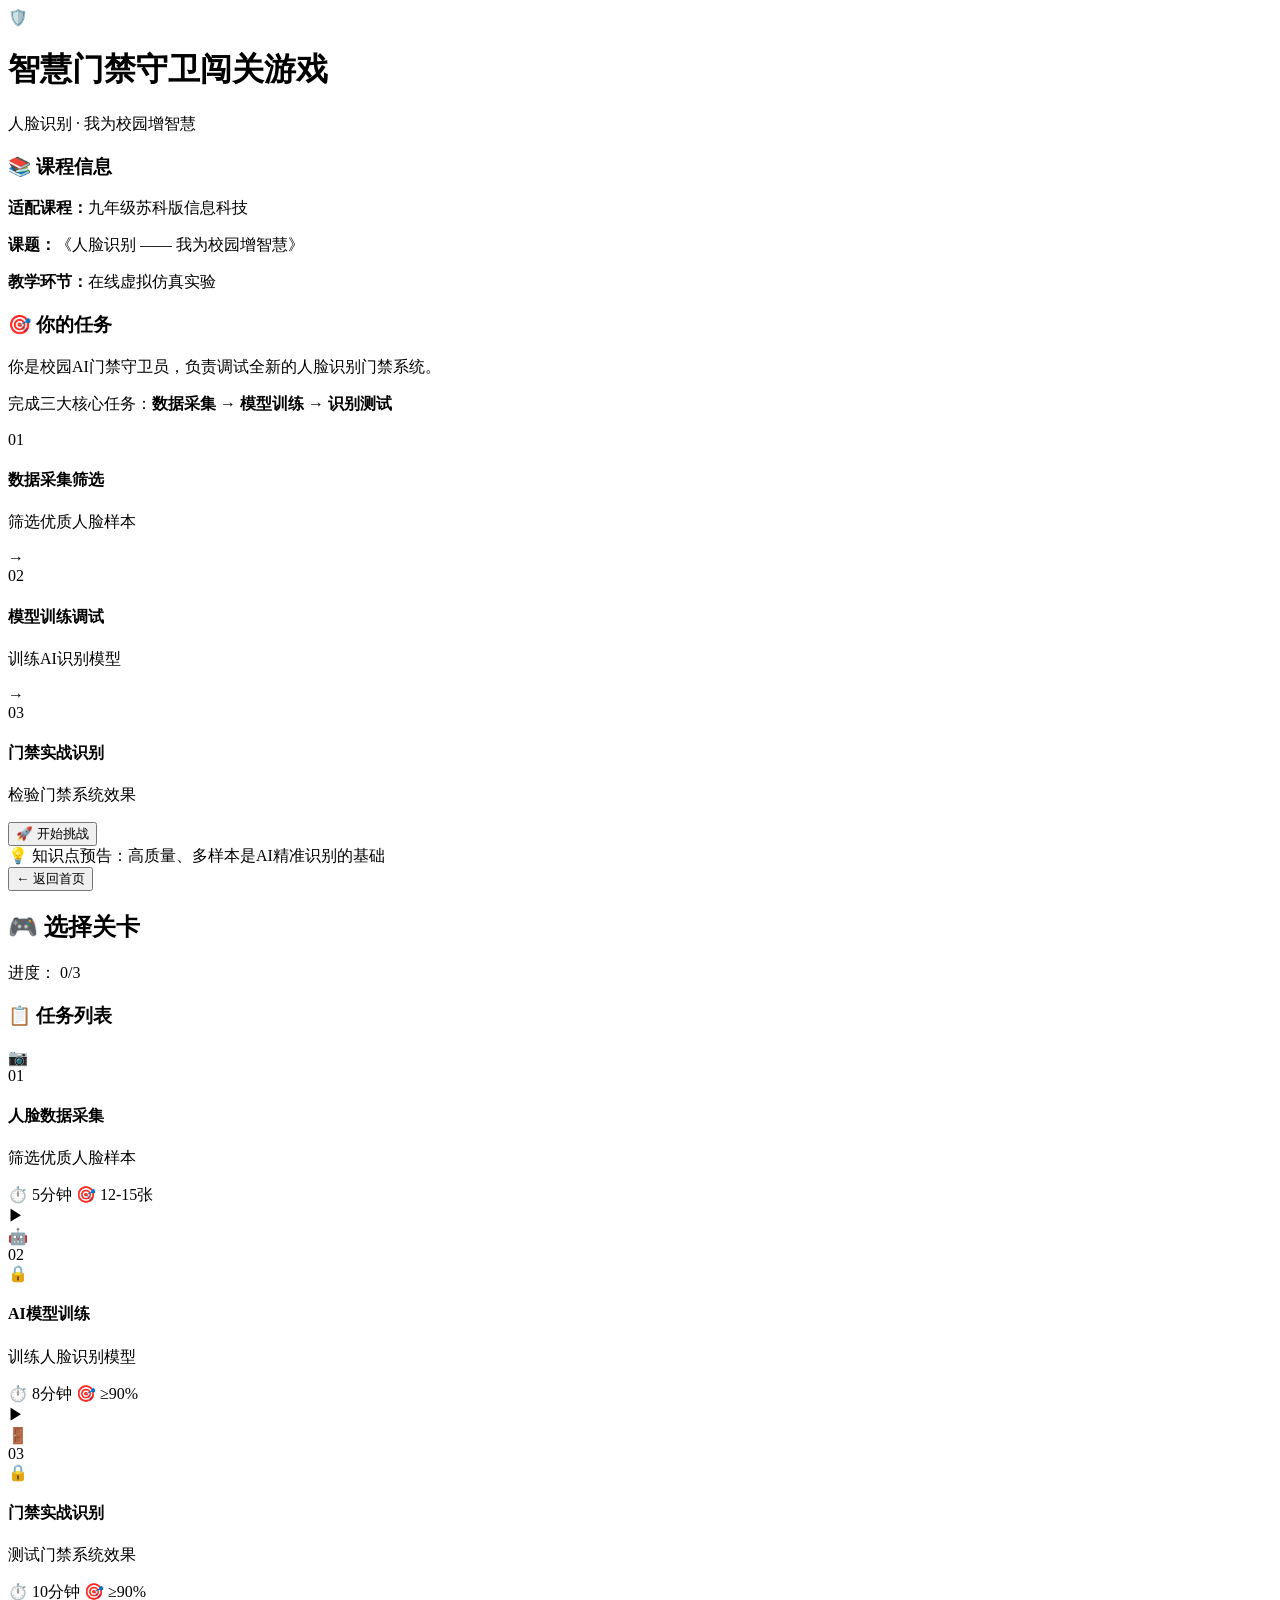
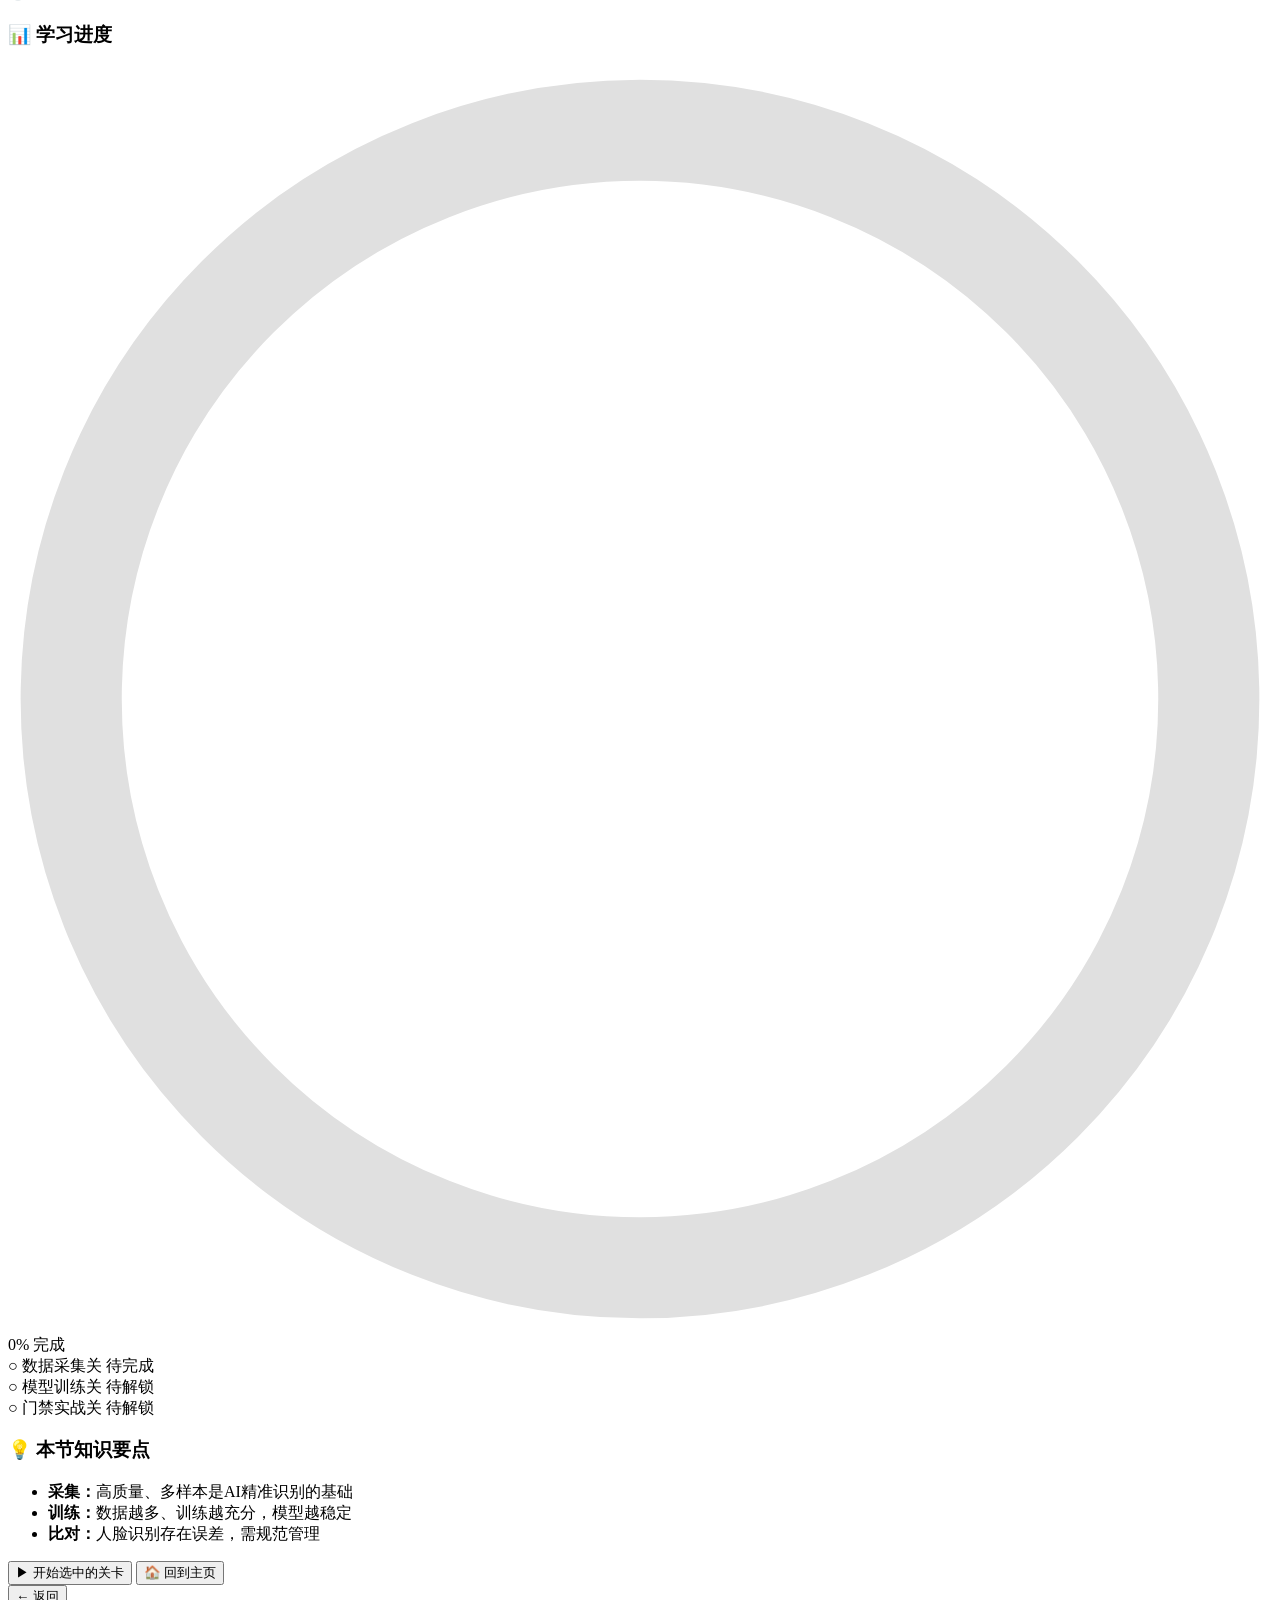
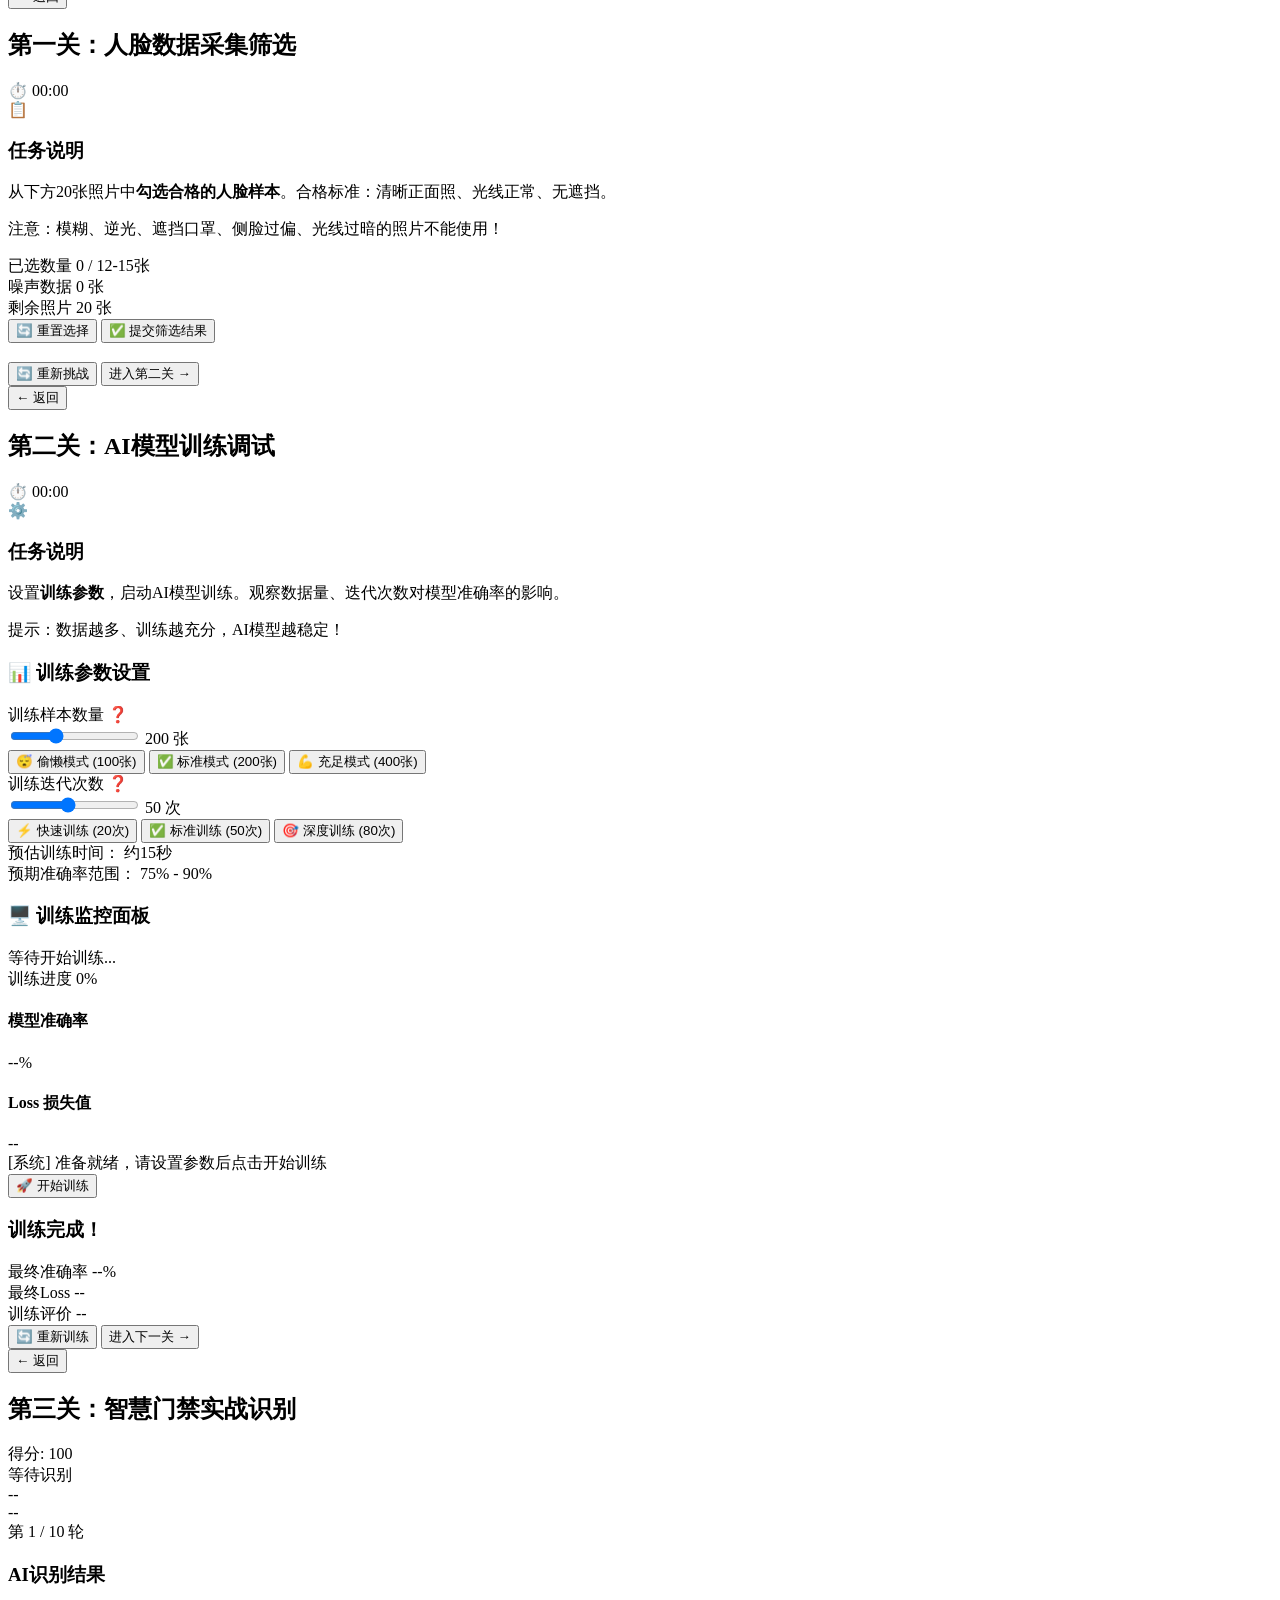
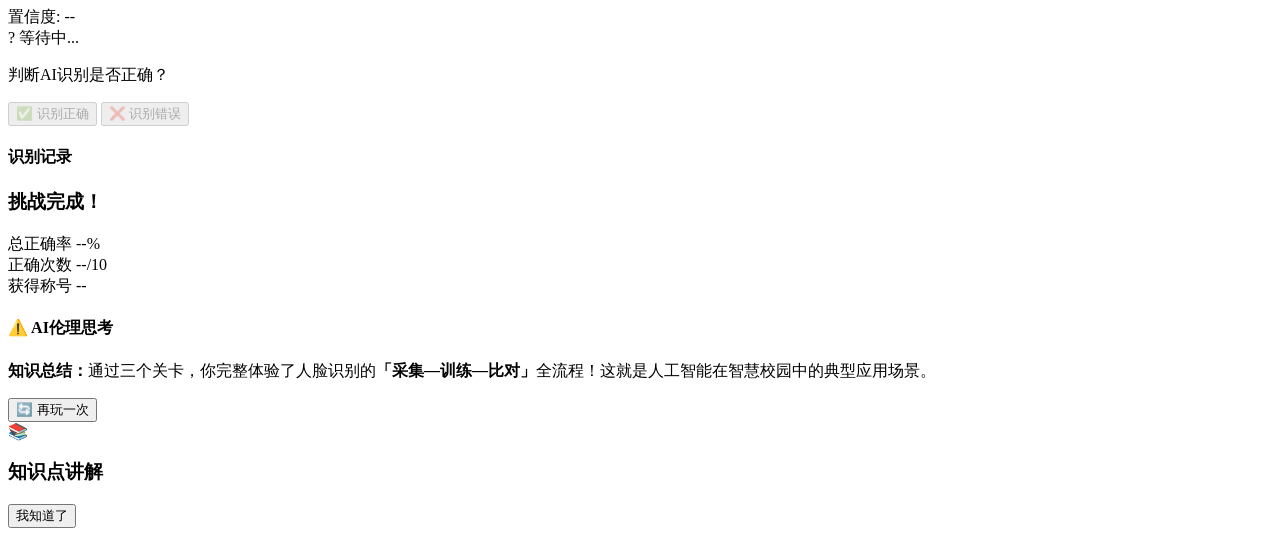
==== index.html @ d9d36baa "Add files via upload" ====
<!DOCTYPE html>
<html lang="zh-CN">
<head>
    <meta charset="UTF-8">
    <meta name="viewport" content="width=device-width, initial-scale=1.0">
    <title>智慧门禁守卫闯关游戏 - 九年级信息科技</title>
    <link rel="stylesheet" href="css/style.css">
</head>
<body>
    <!-- 开始界面 -->
    <div id="start-screen" class="screen active">
        <div class="container">
            <div class="logo-section">
                <div class="icon-container">
                    <div class="shield-icon">🛡️</div>
                    <div class="face-scan-animation">
                        <div class="scan-line"></div>
                        <div class="scan-corner top-left"></div>
                        <div class="scan-corner top-right"></div>
                        <div class="scan-corner bottom-left"></div>
                        <div class="scan-corner bottom-right"></div>
                    </div>
                </div>
                <h1 class="game-title">智慧门禁守卫闯关游戏</h1>
                <p class="subtitle">人脸识别 · 我为校园增智慧</p>
            </div>

            <div class="info-card">
                <h3>📚 课程信息</h3>
                <p><strong>适配课程：</strong>九年级苏科版信息科技</p>
                <p><strong>课题：</strong>《人脸识别 —— 我为校园增智慧》</p>
                <p><strong>教学环节：</strong>在线虚拟仿真实验</p>
            </div>

            <div class="mission-card">
                <h3>🎯 你的任务</h3>
                <p>你是校园<span class="highlight">AI门禁守卫员</span>，负责调试全新的人脸识别门禁系统。</p>
                <p>完成三大核心任务：<strong>数据采集 → 模型训练 → 识别测试</strong></p>
            </div>

            <div class="levels-preview">
                <div class="level-preview">
                    <div class="level-num">01</div>
                    <h4>数据采集筛选</h4>
                    <p>筛选优质人脸样本</p>
                </div>
                <div class="level-arrow">→</div>
                <div class="level-preview">
                    <div class="level-num">02</div>
                    <h4>模型训练调试</h4>
                    <p>训练AI识别模型</p>
                </div>
                <div class="level-arrow">→</div>
                <div class="level-preview">
                    <div class="level-num">03</div>
                    <h4>门禁实战识别</h4>
                    <p>检验门禁系统效果</p>
                </div>
            </div>

            <button id="start-btn" class="primary-btn pulse-animation" onclick="startGame()">
                🚀 开始挑战
            </button>

            <div class="knowledge-tip">
                <span class="tip-icon">💡</span>
                <span>知识点预告：高质量、多样本是AI精准识别的基础</span>
            </div>
        </div>
    </div>

    <!-- 关卡选择界面 -->
    <div id="level-select-screen" class="screen level-select-page">
        <!-- 顶部导航栏 -->
        <header class="select-header">
            <button class="back-btn" onclick="showScreen('start-screen')">← 返回首页</button>
            <h2 class="page-title">🎮 选择关卡</h2>
            <div class="progress-mini">
                <span>进度：</span>
                <span id="mini-progress-text">0/3</span>
            </div>
        </header>

        <!-- 主内容区域 - 左右分栏布局 -->
        <div class="select-main-content">
            <!-- 左侧：关卡卡片区域 -->
            <div class="levels-area">
                <h3 class="section-title">📋 任务列表</h3>
                
                <div class="level-cards-horizontal">
                    <div class="level-card-modern" id="level1-card" onclick="selectLevel(1)">
                        <div class="card-visual level1-bg">
                            <div class="card-icon">📷</div>
                            <div class="card-number">01</div>
                            <div class="card-lock" id="level1-lock"></div>
                        </div>
                        <div class="card-info">
                            <h4>人脸数据采集</h4>
                            <p>筛选优质人脸样本</p>
                            <div class="card-meta">
                                <span class="meta-item">⏱️ 5分钟</span>
                                <span class="meta-item">🎯 12-15张</span>
                            </div>
                        </div>
                        <div class="card-status-bar" id="level1-status-bar"></div>
                    </div>

                    <div class="connector-arrow">
                        <div class="arrow-line"></div>
                        <div class="arrow-head">▶</div>
                    </div>

                    <div class="level-card-modern locked" id="level2-card" onclick="selectLevel(2)">
                        <div class="card-visual level2-bg">
                            <div class="card-icon">🤖</div>
                            <div class="card-number">02</div>
                            <div class="card-lock" id="level2-lock">🔒</div>
                        </div>
                        <div class="card-info">
                            <h4>AI模型训练</h4>
                            <p>训练人脸识别模型</p>
                            <div class="card-meta">
                                <span class="meta-item">⏱️ 8分钟</span>
                                <span class="meta-item">🎯 ≥90%</span>
                            </div>
                        </div>
                        <div class="card-status-bar" id="level2-status-bar"></div>
                    </div>

                    <div class="connector-arrow">
                        <div class="arrow-line"></div>
                        <div class="arrow-head">▶</div>
                    </div>

                    <div class="level-card-modern locked" id="level3-card" onclick="selectLevel(3)">
                        <div class="card-visual level3-bg">
                            <div class="card-icon">🚪</div>
                            <div class="card-number">03</div>
                            <div class="card-lock" id="level3-lock">🔒</div>
                        </div>
                        <div class="card-info">
                            <h4>门禁实战识别</h4>
                            <p>测试门禁系统效果</p>
                            <div class="card-meta">
                                <span class="meta-item">⏱️ 10分钟</span>
                                <span class="meta-item">🎯 ≥90%</span>
                            </div>
                        </div>
                        <div class="card-status-bar" id="level3-status-bar"></div>
                    </div>
                </div>
            </div>

            <!-- 右侧：进度和说明区域 -->
            <div class="sidebar-area">
                <!-- 总体进度面板 -->
                <div class="progress-panel">
                    <h3 class="panel-title">📊 学习进度</h3>
                    <div class="circular-progress">
                        <svg viewBox="0 0 100 100">
                            <circle cx="50" cy="50" r="45" fill="none" stroke="#e0e0e0" stroke-width="8"/>
                            <circle cx="50" cy="50" r="45" fill="none" stroke="url(#gradient)" stroke-width="8"
                                    stroke-dasharray="283" stroke-dashoffset="283" 
                                    id="progress-circle"
                                    transform="rotate(-90 50 50)"
                                    style="transition: stroke-dashoffset 0.5s ease;"/>
                            <defs>
                                <linearGradient id="gradient" x1="0%" y1="0%" x2="100%" y2="0%">
                                    <stop offset="0%" style="stop-color:#4A90E2"/>
                                    <stop offset="100%" style="stop-color:#764ba2"/>
                                </linearGradient>
                            </defs>
                        </svg>
                        <div class="progress-text-center">
                            <span class="progress-percent" id="progress-percent">0%</span>
                            <span class="progress-label">完成</span>
                        </div>
                    </div>
                    <div class="level-checklist" id="level-checklist">
                        <div class="check-item" data-level="1">
                            <span class="check-box">○</span>
                            <span class="check-text">数据采集关</span>
                            <span class="check-status pending">待完成</span>
                        </div>
                        <div class="check-item" data-level="2">
                            <span class="check-box">○</span>
                            <span class="check-text">模型训练关</span>
                            <span class="check-status pending">待解锁</span>
                        </div>
                        <div class="check-item" data-level="3">
                            <span class="check-box">○</span>
                            <span class="check-text">门禁实战关</span>
                            <span class="check-status pending">待解锁</span>
                        </div>
                    </div>
                </div>

                <!-- 知识要点面板 -->
                <div class="knowledge-panel">
                    <h3 class="panel-title">💡 本节知识要点</h3>
                    <ul class="knowledge-list">
                        <li><strong>采集：</strong>高质量、多样本是AI精准识别的基础</li>
                        <li><strong>训练：</strong>数据越多、训练越充分，模型越稳定</li>
                        <li><strong>比对：</strong>人脸识别存在误差，需规范管理</li>
                    </ul>
                </div>

                <!-- 快捷操作 -->
                <div class="quick-actions">
                    <button class="action-btn primary-action" id="btn-start-level">
                        ▶ 开始选中的关卡
                    </button>
                    <button class="action-btn secondary-action" onclick="showScreen('start-screen')">
                        🏠 回到主页
                    </button>
                </div>
            </div>
        </div>
    </div>

    <!-- 关卡一：人脸数据采集筛选 -->
    <div id="level1-screen" class="screen">
        <div class="game-container">
            <header class="game-header">
                <button class="back-btn" onclick="showScreen('level-select-screen')">← 返回</button>
                <h2>第一关：人脸数据采集筛选</h2>
                <div class="timer">⏱️ <span id="level1-timer">00:00</span></div>
            </header>

            <div class="instruction-panel">
                <div class="instruction-icon">📋</div>
                <div class="instruction-content">
                    <h3>任务说明</h3>
                    <p>从下方20张照片中<strong>勾选合格的人脸样本</strong>。合格标准：清晰正面照、光线正常、无遮挡。</p>
                    <p class="warning">注意：模糊、逆光、遮挡口罩、侧脸过偏、光线过暗的照片不能使用！</p>
                </div>
            </div>

            <div class="stats-panel">
                <div class="stat-item">
                    <span class="stat-label">已选数量</span>
                    <span class="stat-value" id="selected-count">0</span>
                    <span class="stat-unit">/ 12-15张</span>
                </div>
                <div class="stat-item">
                    <span class="stat-label">噪声数据</span>
                    <span class="stat-value error" id="noise-count">0</span>
                    <span class="stat-unit">张</span>
                </div>
                <div class="stat-item">
                    <span class="stat-label">剩余照片</span>
                    <span class="stat-value" id="remaining-count">20</span>
                    <span class="stat-unit">张</span>
                </div>
            </div>

            <div class="photo-grid" id="photo-grid">
                <!-- 照片将通过JS动态生成 -->
            </div>

            <div class="action-panel">
                <button class="secondary-btn" onclick="resetLevel1()">🔄 重置选择</button>
                <button class="primary-btn" id="submit-level1" onclick="submitLevel1()">✅ 提交筛选结果</button>
            </div>
        </div>

        <!-- 弹窗提示 -->
        <div id="level1-modal" class="modal hidden">
            <div class="modal-content">
                <div class="modal-icon" id="modal-icon"></div>
                <h3 id="modal-title"></h3>
                <p id="modal-message"></p>
                <div class="modal-knowledge" id="modal-knowledge"></div>
                <div class="modal-actions level1-actions">
                    <button class="secondary-btn" onclick="closeModalAndRetryLevel1()">🔄 重新挑战</button>
                    <button class="primary-btn" id="level1-next-btn" onclick="goToLevel2FromLevel1()">进入第二关 →</button>
                </div>
            </div>
        </div>
    </div>

    <!-- 关卡二：AI模型训练调试 -->
    <div id="level2-screen" class="screen">
        <div class="game-container">
            <header class="game-header">
                <button class="back-btn" onclick="showScreen('level-select-screen')">← 返回</button>
                <h2>第二关：AI模型训练调试</h2>
                <div class="timer">⏱️ <span id="level2-timer">00:00</span></div>
            </header>

            <div class="instruction-panel">
                <div class="instruction-icon">⚙️</div>
                <div class="instruction-content">
                    <h3>任务说明</h3>
                    <p>设置<strong>训练参数</strong>，启动AI模型训练。观察数据量、迭代次数对模型准确率的影响。</p>
                    <p class="tip">提示：数据越多、训练越充分，AI模型越稳定！</p>
                </div>
            </div>

            <div class="training-layout">
                <div class="params-panel">
                    <h3>📊 训练参数设置</h3>
                    
                    <div class="param-group">
                        <label for="sample-count">
                            训练样本数量
                            <span class="param-hint" data-tooltip="样本数量直接影响模型的泛化能力">❓</span>
                        </label>
                        <div class="param-control">
                            <input type="range" id="sample-count" min="50" max="500" value="200" step="50"
                                   oninput="updateParamDisplay('sample-count', 'sample-display')">
                            <span class="param-value" id="sample-display">200</span> 张
                        </div>
                        <div class="param-options">
                            <button class="option-btn" onclick="setSamplePreset(100, '偷懒模式')">😴 偷懒模式 (100张)</button>
                            <button class="option-btn active" onclick="setSamplePreset(200, '标准模式')">✅ 标准模式 (200张)</button>
                            <button class="option-btn" onclick="setSamplePreset(400, '充足模式')">💪 充足模式 (400张)</button>
                        </div>
                    </div>

                    <div class="param-group">
                        <label for="epoch-count">
                            训练迭代次数
                            <span class="param-hint" data-tooltip="迭代次数越多，模型学习越充分">❓</span>
                        </label>
                        <div class="param-control">
                            <input type="range" id="epoch-count" min="10" max="100" value="50" step="10"
                                   oninput="updateParamDisplay('epoch-count', 'epoch-display')">
                            <span class="param-value" id="epoch-display">50</span> 次
                        </div>
                        <div class="param-options">
                            <button class="option-btn" onclick="setEpochPreset(20, '快速训练')">⚡ 快速训练 (20次)</button>
                            <button class="option-btn active" onclick="setEpochPreset(50, '标准训练')">✅ 标准训练 (50次)</button>
                            <button class="option-btn" onclick="setEpochPreset(80, '深度训练')">🎯 深度训练 (80次)</button>
                        </div>
                    </div>

                    <div class="param-info">
                        <div class="info-row">
                            <span>预估训练时间：</span>
                            <span id="estimated-time">约15秒</span>
                        </div>
                        <div class="info-row">
                            <span>预期准确率范围：</span>
                            <span id="expected-accuracy">75% - 90%</span>
                        </div>
                    </div>
                </div>

                <div class="training-panel">
                    <h3>🖥️ 训练监控面板</h3>
                    
                    <div class="training-status" id="training-status">
                        <div class="status-indicator idle"></div>
                        <span>等待开始训练...</span>
                    </div>

                    <div class="progress-section">
                        <div class="progress-header">
                            <span>训练进度</span>
                            <span id="training-progress-text">0%</span>
                        </div>
                        <div class="progress-bar-container large">
                            <div class="progress-bar training" id="training-progress" style="width: 0%"></div>
                        </div>
                    </div>

                    <div class="metrics-grid">
                        <div class="metric-card">
                            <h4>模型准确率</h4>
                            <div class="metric-value" id="accuracy-value">--%</div>
                            <div class="metric-chart" id="accuracy-chart"></div>
                        </div>
                        <div class="metric-card">
                            <h4>Loss 损失值</h4>
                            <div class="metric-value" id="loss-value">--</div>
                            <div class="metric-chart" id="loss-chart"></div>
                        </div>
                    </div>

                    <div class="training-log" id="training-log">
                        <div class="log-entry">[系统] 准备就绪，请设置参数后点击开始训练</div>
                    </div>

                    <button class="primary-btn btn-large" id="start-training-btn" onclick="startTraining()">
                        🚀 开始训练
                    </button>
                </div>
            </div>
        </div>

        <!-- 训练完成弹窗 -->
        <div id="training-complete-modal" class="modal hidden">
            <div class="modal-content training-result">
                <div class="result-rank" id="training-rank"></div>
                <h3 id="training-result-title">训练完成！</h3>
                <div class="result-metrics">
                    <div class="result-metric">
                        <span class="result-label">最终准确率</span>
                        <span class="result-value" id="final-accuracy">--%</span>
                    </div>
                    <div class="result-metric">
                        <span class="result-label">最终Loss</span>
                        <span class="result-value" id="final-loss">--</span>
                    </div>
                    <div class="result-metric">
                        <span class="result-label">训练评价</span>
                        <span class="result-value" id="training-evaluation">--</span>
                    </div>
                </div>
                <div class="modal-knowledge" id="training-knowledge"></div>
                <div class="modal-actions">
                    <button class="secondary-btn" onclick="retryTraining()">🔄 重新训练</button>
                    <button class="primary-btn" onclick="goToLevel3()">进入下一关 →</button>
                </div>
            </div>
        </div>
    </div>

    <!-- 关卡三：智慧门禁实战识别 -->
    <div id="level3-screen" class="screen">
        <div class="game-container full-screen">
            <header class="game-header">
                <button class="back-btn" onclick="showScreen('level-select-screen')">← 返回</button>
                <h2>第三关：智慧门禁实战识别</h2>
                <div class="score-display">得分: <span id="level3-score">100</span></div>
            </header>

            <div class="door-access-layout">
                <!-- 门禁区域 -->
                <div class="door-area">
                    <div class="door-frame">
                        <div class="door-gate" id="door-gate">
                            <div class="gate-bars">
                                <div class="gate-bar"></div>
                                <div class="gate-bar"></div>
                                <div class="gate-bar"></div>
                            </div>
                        </div>
                        <div class="door-scanner" id="door-scanner">
                            <div class="scanner-light" id="scanner-light"></div>
                            <div class="scanner-display" id="scanner-display">
                                <span class="scanner-text" id="scanner-text">等待识别</span>
                            </div>
                        </div>
                        <div class="servo-motor" id="servo-motor">
                            <div class="servo-arm" id="servo-arm"></div>
                        </div>
                    </div>
                    
                    <div class="person-area" id="person-area">
                        <div class="person-avatar" id="person-avatar"></div>
                        <div class="person-info" id="person-info">
                            <div class="person-name" id="person-name">--</div>
                            <div class="person-role" id="person-role">--</div>
                        </div>
                    </div>
                </div>

                <!-- 控制面板区域 -->
                <div class="control-panel-area">
                    <div class="round-counter">
                        <span>第 <span id="round-number">1</span> / 10 轮</span>
                    </div>

                    <div class="recognition-result" id="recognition-result">
                        <div class="result-header">
                            <h3>AI识别结果</h3>
                            <div class="confidence-display">
                                置信度: <span id="confidence-value">--</span>
                            </div>
                        </div>
                        <div class="result-detail" id="result-detail">
                            <div class="match-status" id="match-status">
                                <span class="status-icon" id="match-icon">?</span>
                                <span class="status-text" id="match-text">等待中...</span>
                            </div>
                            <div class="action-required">
                                <p>判断AI识别是否正确？</p>
                                <div class="action-buttons">
                                    <button class="btn-correct" id="btn-correct" onclick="judgeResult(true)" disabled>
                                        ✅ 识别正确
                                    </button>
                                    <button class="btn-wrong" id="btn-wrong" onclick="judgeResult(false)" disabled>
                                        ❌ 识别错误
                                    </button>
                                </div>
                            </div>
                        </div>
                    </div>

                    <div class="history-log" id="history-log">
                        <h4>识别记录</h4>
                        <div class="log-entries" id="log-entries"></div>
                    </div>

                    <button class="primary-btn btn-large" id="next-person-btn" onclick="nextPerson()" style="display:none;">
                        下一位 →
                    </button>
                </div>
            </div>
        </div>

        <!-- 最终结果弹窗 -->
        <div id="final-result-modal" class="modal hidden">
            <div class="modal-content final-result">
                <div class="trophy-animation" id="trophy-animation"></div>
                <h3 id="final-title">挑战完成！</h3>
                <div class="final-stats">
                    <div class="final-stat">
                        <span class="final-stat-label">总正确率</span>
                        <span class="final-stat-value" id="final-correct-rate">--%</span>
                    </div>
                    <div class="final-stat">
                        <span class="final-stat-label">正确次数</span>
                        <span class="final-stat-value" id="final-correct-count">--/10</span>
                    </div>
                    <div class="final-stat">
                        <span class="final-stat-label">获得称号</span>
                        <span class="final-stat-value" id="final-rank">--</span>
                    </div>
                </div>
                <div class="ethics-warning" id="ethics-warning">
                    <h4>⚠️ AI伦理思考</h4>
                    <p id="ethics-message"></p>
                </div>
                <div class="modal-knowledge final-knowledge">
                    <p><strong>知识总结：</strong>通过三个关卡，你完整体验了人脸识别的<strong>「采集—训练—比对」</strong>全流程！这就是人工智能在智慧校园中的典型应用场景。</p>
                </div>
                <button class="primary-btn" onclick="restartGame()">🔄 再玩一次</button>
            </div>
        </div>
    </div>

    <!-- 全局知识弹窗 -->
    <div id="global-knowledge-modal" class="modal hidden">
        <div class="modal-content knowledge-popup">
            <div class="knowledge-icon">📚</div>
            <h3>知识点讲解</h3>
            <div id="global-knowledge-content"></div>
            <button class="primary-btn" onclick="closeModal('global-knowledge-modal')">我知道了</button>
        </div>
    </div>

    <script src="js/game.js"></script>
</body>
</html>
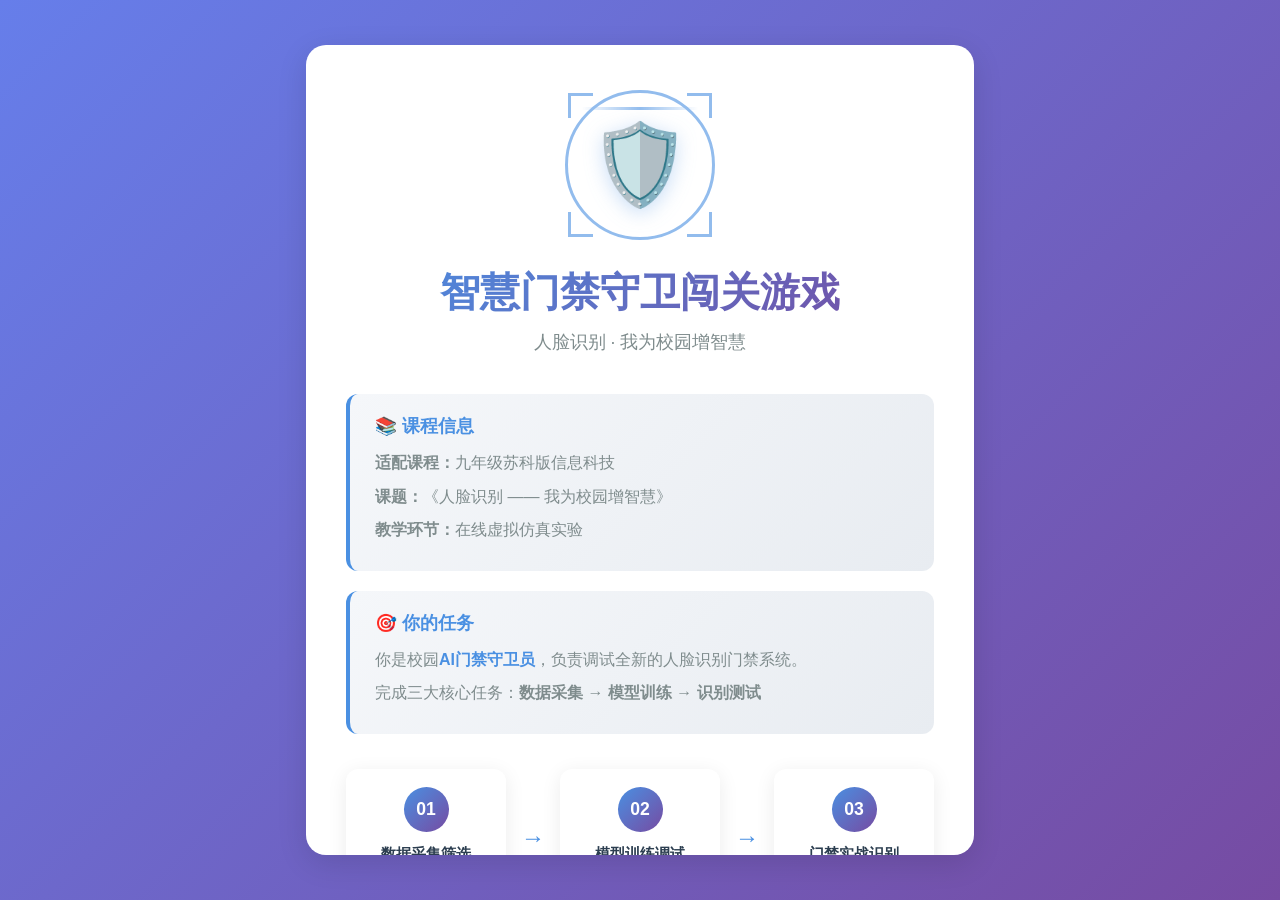
==== commit 70be0dd3: "Update index.html" ====
--- a/index.html
+++ b/index.html
@@ -4,7 +4,7 @@
     <meta charset="UTF-8">
     <meta name="viewport" content="width=device-width, initial-scale=1.0">
     <title>智慧门禁守卫闯关游戏 - 九年级信息科技</title>
-    <link rel="stylesheet" href="css/style.css">
+    <link rel="stylesheet" href="style.css">
 </head>
 <body>
     <!-- 开始界面 -->
@@ -542,6 +542,6 @@
         </div>
     </div>
 
-    <script src="js/game.js"></script>
+    <script src="game.js"></script>
 </body>
 </html>
--- a/style.css
+++ b/style.css
@@ -0,0 +1,2124 @@
+/* ==================== 全局样式 ==================== */
+* {
+    margin: 0;
+    padding: 0;
+    box-sizing: border-box;
+}
+
+:root {
+    --primary-color: #4A90E2;
+    --primary-dark: #357ABD;
+    --primary-light: #6BA3E8;
+    --secondary-color: #5CB85C;
+    --danger-color: #E74C3C;
+    --warning-color: #F39C12;
+    --bg-color: #F0F4F8;
+    --card-bg: #FFFFFF;
+    --text-primary: #2C3E50;
+    --text-secondary: #7F8C8D;
+    --border-color: #E1E8ED;
+    --shadow: 0 4px 20px rgba(0, 0, 0, 0.08);
+    --shadow-hover: 0 8px 30px rgba(0, 0, 0, 0.12);
+    --radius: 12px;
+    --radius-lg: 20px;
+    --transition: all 0.3s ease;
+}
+
+body {
+    font-family: -apple-system, BlinkMacSystemFont, 'Segoe UI', 'PingFang SC', 'Hiragino Sans GB', 'Microsoft YaHei', sans-serif;
+    background: linear-gradient(135deg, #667eea 0%, #764ba2 100%);
+    min-height: 100vh;
+    color: var(--text-primary);
+    overflow-x: hidden;
+}
+
+/* ==================== 屏幕切换 ==================== */
+.screen {
+    display: none;
+    position: fixed;
+    top: 0;
+    left: 0;
+    width: 100%;
+    height: 100%;
+    overflow-y: auto;
+    overflow-x: hidden;
+    animation: screenSlideIn 0.4s cubic-bezier(0.25, 0.46, 0.45, 0.94);
+    z-index: 10;
+}
+
+.screen.active {
+    display: flex;
+    flex-direction: column;
+}
+
+@keyframes screenSlideIn {
+    from { 
+        opacity: 0; 
+        transform: translateX(30px);
+    }
+    to { 
+        opacity: 1; 
+        transform: translateX(0);
+    }
+}
+
+.container {
+    max-width: 1000px;
+    margin: 0 auto;
+}
+
+/* ==================== 开始界面 ==================== */
+#start-screen {
+    background: linear-gradient(135deg, #667eea 0%, #764ba2 100%);
+    align-items: center;
+    justify-content: center;
+}
+
+#start-screen .container {
+    text-align: center;
+    background: var(--card-bg);
+    border-radius: var(--radius-lg);
+    padding: 45px 40px;
+    box-shadow: var(--shadow-hover);
+    animation: slideUp 0.8s ease;
+    max-width: 700px;
+    max-height: 90vh;
+    overflow-y: auto;
+}
+
+@keyframes slideUp {
+    from { opacity: 0; transform: translateY(50px); }
+    to { opacity: 1; transform: translateY(0); }
+}
+
+.logo-section {
+    position: relative;
+    margin-bottom: 40px;
+}
+
+.icon-container {
+    position: relative;
+    width: 150px;
+    height: 150px;
+    margin: 0 auto 25px;
+}
+
+.shield-icon {
+    font-size: 80px;
+    line-height: 150px;
+    filter: drop-shadow(0 4px 10px rgba(74, 144, 226, 0.3));
+    animation: float 3s ease-in-out infinite;
+}
+
+@keyframes float {
+    0%, 100% { transform: translateY(0); }
+    50% { transform: translateY(-10px); }
+}
+
+.face-scan-animation {
+    position: absolute;
+    top: 0;
+    left: 0;
+    width: 100%;
+    height: 100%;
+    border-radius: 50%;
+    border: 3px solid var(--primary-color);
+    opacity: 0.6;
+}
+
+.scan-line {
+    position: absolute;
+    top: 10%;
+    left: 10%;
+    width: 80%;
+    height: 3px;
+    background: linear-gradient(90deg, transparent, var(--primary-color), transparent);
+    animation: scanLine 2s ease-in-out infinite;
+}
+
+@keyframes scanLine {
+    0%, 100% { top: 10%; }
+    50% { top: 85%; }
+}
+
+.scan-corner {
+    position: absolute;
+    width: 25px;
+    height: 25px;
+    border-color: var(--primary-color);
+    border-style: solid;
+}
+
+.scan-corner.top-left { top: 0; left: 0; border-width: 3px 0 0 3px; }
+.scan-corner.top-right { top: 0; right: 0; border-width: 3px 3px 0 0; }
+.scan-corner.bottom-left { bottom: 0; left: 0; border-width: 0 0 3px 3px; }
+.scan-corner.bottom-right { bottom: 0; right: 0; border-width: 0 3px 3px 0; }
+
+.game-title {
+    font-size: 2.5rem;
+    font-weight: 700;
+    color: var(--text-primary);
+    margin-bottom: 10px;
+    background: linear-gradient(135deg, var(--primary-color), #764ba2);
+    -webkit-background-clip: text;
+    -webkit-text-fill-color: transparent;
+    background-clip: text;
+}
+
+.subtitle {
+    font-size: 1.1rem;
+    color: var(--text-secondary);
+    margin-bottom: 35px;
+}
+
+.info-card, .mission-card {
+    background: linear-gradient(135deg, #f5f7fa 0%, #e8ecf1 100%);
+    border-radius: var(--radius);
+    padding: 20px 25px;
+    margin-bottom: 20px;
+    text-align: left;
+    border-left: 4px solid var(--primary-color);
+}
+
+.info-card h3, .mission-card h3 {
+    color: var(--primary-color);
+    margin-bottom: 12px;
+    font-size: 1.1rem;
+}
+
+.info-card p, .mission-card p {
+    margin: 8px 0;
+    line-height: 1.6;
+    color: var(--text-secondary);
+}
+
+.highlight {
+    color: var(--primary-color);
+    font-weight: 600;
+}
+
+.levels-preview {
+    display: flex;
+    align-items: center;
+    justify-content: center;
+    gap: 15px;
+    margin: 35px 0;
+    flex-wrap: wrap;
+}
+
+.level-preview {
+    background: var(--card-bg);
+    border-radius: var(--radius);
+    padding: 18px 22px;
+    box-shadow: var(--shadow);
+    transition: var(--transition);
+    flex: 1;
+    min-width: 160px;
+    max-width: 200px;
+}
+
+.level-preview:hover {
+    transform: translateY(-5px);
+    box-shadow: var(--shadow-hover);
+}
+
+.level-num {
+    width: 45px;
+    height: 45px;
+    background: linear-gradient(135deg, var(--primary-color), #764ba2);
+    color: white;
+    border-radius: 50%;
+    display: flex;
+    align-items: center;
+    justify-content: center;
+    font-weight: bold;
+    font-size: 1.1rem;
+    margin: 0 auto 12px;
+}
+
+.level-preview h4 {
+    font-size: 0.95rem;
+    margin-bottom: 6px;
+    color: var(--text-primary);
+}
+
+.level-preview p {
+    font-size: 0.85rem;
+    color: var(--text-secondary);
+}
+
+.level-arrow {
+    font-size: 1.5rem;
+    color: var(--primary-color);
+    font-weight: bold;
+}
+
+.primary-btn {
+    background: linear-gradient(135deg, var(--primary-color), #764ba2);
+    color: white;
+    border: none;
+    padding: 16px 50px;
+    font-size: 1.2rem;
+    font-weight: 600;
+    border-radius: 50px;
+    cursor: pointer;
+    transition: var(--transition);
+    box-shadow: 0 4px 15px rgba(74, 144, 226, 0.4);
+}
+
+.primary-btn:hover {
+    transform: translateY(-3px);
+    box-shadow: 0 8px 25px rgba(74, 144, 226, 0.5);
+}
+
+.secondary-btn {
+    background: white;
+    color: var(--text-primary);
+    border: 2px solid var(--border-color);
+    padding: 12px 28px;
+    font-size: 1rem;
+    font-weight: 500;
+    border-radius: 50px;
+    cursor: pointer;
+    transition: var(--transition);
+}
+
+.secondary-btn:hover {
+    border-color: var(--primary-color);
+    color: var(--primary-color);
+}
+
+.pulse-animation {
+    animation: pulse 2s infinite;
+}
+
+@keyframes pulse {
+    0% { box-shadow: 0 0 0 0 rgba(74, 144, 226, 0.7); }
+    70% { box-shadow: 0 0 0 20px rgba(74, 144, 226, 0); }
+    100% { box-shadow: 0 0 0 0 rgba(74, 144, 226, 0); }
+}
+
+.knowledge-tip {
+    margin-top: 30px;
+    padding: 15px 20px;
+    background: linear-gradient(135deg, #fff9e6 0%, #fff3cd 100%);
+    border-radius: var(--radius);
+    border-left: 4px solid var(--warning-color);
+    display: flex;
+    align-items: center;
+    gap: 10px;
+}
+
+.tip-icon {
+    font-size: 1.3rem;
+}
+
+/* ==================== 关卡选择界面 ==================== */
+#level-select-screen .container {
+    background: var(--card-bg);
+    border-radius: var(--radius-lg);
+    padding: 40px;
+    box-shadow: var(--shadow-hover);
+}
+
+.screen-title {
+    text-align: center;
+    font-size: 2rem;
+    margin-bottom: 35px;
+    color: var(--text-primary);
+}
+
+.level-cards {
+    display: grid;
+    grid-template-columns: repeat(auto-fit, minmax(280px, 1fr));
+    gap: 25px;
+    margin-bottom: 35px;
+}
+
+.level-card {
+    background: var(--bg-color);
+    border-radius: var(--radius);
+    overflow: hidden;
+    cursor: pointer;
+    transition: var(--transition);
+    border: 3px solid transparent;
+}
+
+.level-card:hover:not(.locked) {
+    transform: translateY(-8px);
+    border-color: var(--primary-color);
+    box-shadow: var(--shadow-hover);
+}
+
+.level-card.locked {
+    opacity: 0.65;
+    cursor: not-allowed;
+}
+
+.card-header {
+    padding: 18px 20px;
+    color: white;
+    display: flex;
+    justify-content: space-between;
+    align-items: center;
+}
+
+.level1-color { background: linear-gradient(135deg, #4A90E2, #357ABD); }
+.level2-color { background: linear-gradient(135deg, #5CB85C, #449D44); }
+.level3-color { background: linear-gradient(135deg, #F39C12, #E67E22); }
+
+.card-level {
+    font-weight: 600;
+    font-size: 1rem;
+}
+
+.lock-icon {
+    font-size: 1.3rem;
+}
+
+.card-body {
+    padding: 22px 20px;
+    background: white;
+}
+
+.card-body h3 {
+    font-size: 1.15rem;
+    margin-bottom: 10px;
+    color: var(--text-primary);
+}
+
+.card-body p {
+    color: var(--text-secondary);
+    font-size: 0.95rem;
+    line-height: 1.5;
+    margin-bottom: 15px;
+}
+
+.card-stats {
+    display: flex;
+    gap: 15px;
+    flex-wrap: wrap;
+}
+
+.card-stats span {
+    font-size: 0.85rem;
+    color: var(--text-secondary);
+    background: var(--bg-color);
+    padding: 5px 12px;
+    border-radius: 20px;
+}
+
+.card-footer {
+    padding: 14px 20px;
+    background: var(--bg-color);
+    text-align: center;
+}
+
+.status-text {
+    font-size: 0.9rem;
+    color: var(--text-secondary);
+}
+
+.overall-progress {
+    background: var(--bg-color);
+    border-radius: var(--radius);
+    padding: 22px 25px;
+    margin-bottom: 25px;
+}
+
+.overall-progress h4 {
+    margin-bottom: 12px;
+    color: var(--text-primary);
+}
+
+.progress-bar-container {
+    height: 20px;
+    background: #ddd;
+    border-radius: 10px;
+    overflow: hidden;
+    margin-bottom: 8px;
+}
+
+.progress-bar-container.large {
+    height: 28px;
+}
+
+.progress-bar {
+    height: 100%;
+    background: linear-gradient(90deg, var(--primary-color), #764ba2);
+    border-radius: 10px;
+    transition: width 0.5s ease;
+}
+
+.progress-bar.training {
+    background: linear-gradient(90deg, #5CB85C, #449D44);
+    position: relative;
+}
+
+.progress-bar.training::after {
+    content: '';
+    position: absolute;
+    top: 0;
+    left: 0;
+    right: 0;
+    bottom: 0;
+    background: linear-gradient(90deg, transparent, rgba(255,255,255,0.3), transparent);
+    animation: shimmer 1.5s infinite;
+}
+
+@keyframes shimmer {
+    0% { transform: translateX(-100%); }
+    100% { transform: translateX(100%); }
+}
+
+#progress-text {
+    text-align: center;
+    color: var(--text-secondary);
+    font-size: 0.9rem;
+}
+
+#level-select-screen .container .secondary-btn {
+    display: block;
+    margin: 0 auto;
+}
+
+/* ==================== 游戏通用头部 ==================== */
+.game-container {
+    flex: 1;
+    margin: 20px;
+    background: var(--card-bg);
+    border-radius: var(--radius-lg);
+    padding: 25px;
+    box-shadow: var(--shadow-hover);
+    display: flex;
+    flex-direction: column;
+    overflow-y: auto;
+}
+
+.game-container.full-screen {
+    display: flex;
+}
+
+.game-header {
+    display: flex;
+    justify-content: space-between;
+    align-items: center;
+    margin-bottom: 25px;
+    padding-bottom: 18px;
+    border-bottom: 2px solid var(--border-color);
+    flex-shrink: 0;
+}
+
+.game-header h2 {
+    font-size: 1.5rem;
+    color: var(--text-primary);
+}
+
+.back-btn {
+    background: none;
+    border: none;
+    color: var(--primary-color);
+    font-size: 1rem;
+    cursor: pointer;
+    padding: 8px 15px;
+    border-radius: 20px;
+    transition: var(--transition);
+}
+
+.back-btn:hover {
+    background: var(--bg-color);
+}
+
+.timer, .score-display {
+    font-size: 1.1rem;
+    color: var(--text-secondary);
+    font-weight: 500;
+}
+
+.score-display {
+    color: var(--primary-color);
+    font-weight: 600;
+}
+
+/* ==================== 指令面板 ==================== */
+.instruction-panel {
+    display: flex;
+    gap: 18px;
+    background: linear-gradient(135deg, #e3f2fd 0%, #bbdefb 100%);
+    border-radius: var(--radius);
+    padding: 20px 25px;
+    margin-bottom: 25px;
+    border-left: 5px solid var(--primary-color);
+}
+
+.instruction-icon {
+    font-size: 2.5rem;
+}
+
+.instruction-content h3 {
+    color: var(--primary-dark);
+    margin-bottom: 8px;
+    font-size: 1.1rem;
+}
+
+.instruction-content p {
+    color: var(--text-secondary);
+    line-height: 1.7;
+    margin: 5px 0;
+}
+
+.instruction-content .warning {
+    color: var(--danger-color);
+    font-weight: 500;
+}
+
+.instruction-content .tip {
+    color: var(--secondary-color);
+    font-weight: 500;
+}
+
+/* ==================== 关卡一：数据采集筛选 ==================== */
+.stats-panel {
+    display: flex;
+    gap: 25px;
+    background: var(--bg-color);
+    border-radius: var(--radius);
+    padding: 18px 25px;
+    margin-bottom: 25px;
+    flex-wrap: wrap;
+}
+
+.stat-item {
+    display: flex;
+    align-items: center;
+    gap: 8px;
+}
+
+.stat-label {
+    color: var(--text-secondary);
+    font-size: 0.95rem;
+}
+
+.stat-value {
+    font-size: 1.5rem;
+    font-weight: 700;
+    color: var(--primary-color);
+}
+
+.stat-value.error {
+    color: var(--danger-color);
+}
+
+.stat-unit {
+    color: var(--text-secondary);
+    font-size: 0.9rem;
+}
+
+.photo-grid {
+    display: grid;
+    grid-template-columns: repeat(auto-fill, minmax(155px, 1fr));
+    gap: 18px;
+    margin-bottom: 25px;
+}
+
+.photo-item {
+    position: relative;
+    aspect-ratio: 1;
+    border-radius: var(--radius);
+    overflow: hidden;
+    cursor: pointer;
+    transition: var(--transition);
+    border: 3px solid transparent;
+    background: var(--bg-color);
+}
+
+.photo-item:hover {
+    transform: scale(1.03);
+    box-shadow: var(--shadow);
+}
+
+.photo-item.selected {
+    border-color: var(--primary-color);
+    box-shadow: 0 0 0 3px rgba(74, 144, 226, 0.3);
+}
+
+.photo-item.selected::after {
+    content: '✓';
+    position: absolute;
+    top: 8px;
+    right: 8px;
+    width: 28px;
+    height: 28px;
+    background: var(--primary-color);
+    color: white;
+    border-radius: 50%;
+    display: flex;
+    align-items: center;
+    justify-content: center;
+    font-weight: bold;
+    font-size: 0.9rem;
+}
+
+.photo-item .photo-image {
+    width: 100%;
+    height: 100%;
+    object-fit: cover;
+}
+
+.photo-item .photo-label {
+    position: absolute;
+    bottom: 0;
+    left: 0;
+    right: 0;
+    padding: 8px;
+    background: linear-gradient(transparent, rgba(0,0,0,0.75));
+    color: white;
+    font-size: 0.78rem;
+    text-align: center;
+}
+
+.photo-quality-tag {
+    position: absolute;
+    top: 8px;
+    left: 8px;
+    padding: 3px 8px;
+    border-radius: 12px;
+    font-size: 0.72rem;
+    font-weight: 600;
+}
+
+.quality-good {
+    background: rgba(92, 184, 92, 0.9);
+    color: white;
+}
+
+.quality-bad {
+    background: rgba(231, 76, 60, 0.9);
+    color: white;
+}
+
+.action-panel {
+    display: flex;
+    justify-content: center;
+    gap: 20px;
+    padding-top: 20px;
+    border-top: 2px solid var(--border-color);
+}
+
+.btn-large {
+    padding: 18px 55px;
+    font-size: 1.15rem;
+}
+
+/* ==================== 弹窗样式 ==================== */
+.modal {
+    position: fixed;
+    top: 0;
+    left: 0;
+    width: 100%;
+    height: 100%;
+    background: rgba(0, 0, 0, 0.6);
+    display: flex;
+    align-items: center;
+    justify-content: center;
+    z-index: 1000;
+    backdrop-filter: blur(5px);
+    animation: fadeIn 0.3s ease;
+}
+
+.modal.hidden {
+    display: none;
+}
+
+.modal-content {
+    background: white;
+    border-radius: var(--radius-lg);
+    padding: 38px;
+    max-width: 520px;
+    width: 92%;
+    text-align: center;
+    box-shadow: 0 20px 60px rgba(0, 0, 0, 0.3);
+    animation: modalSlideIn 0.4s ease;
+}
+
+@keyframes modalSlideIn {
+    from { transform: scale(0.85) translateY(-30px); opacity: 0; }
+    to { transform: scale(1) translateY(0); opacity: 1; }
+}
+
+.modal-icon {
+    font-size: 4.5rem;
+    margin-bottom: 18px;
+}
+
+.modal-content h3 {
+    font-size: 1.5rem;
+    margin-bottom: 15px;
+    color: var(--text-primary);
+}
+
+.modal-content > p {
+    color: var(--text-secondary);
+    line-height: 1.7;
+    margin-bottom: 18px;
+}
+
+.modal-knowledge {
+    background: linear-gradient(135deg, #fff9e6 0%, #fef5e7 100%);
+    border-left: 4px solid var(--warning-color);
+    padding: 16px 18px;
+    border-radius: 8px;
+    margin: 20px 0;
+    text-align: left;
+}
+
+.modal-knowledge p {
+    margin: 0;
+    font-size: 0.93rem;
+    color: var(--text-primary);
+    line-height: 1.6;
+}
+
+.modal-knowledge strong {
+    color: var(--danger-color);
+}
+
+.modal-content .primary-btn {
+    margin-top: 10px;
+}
+
+/* 弹窗内操作按钮组 */
+.modal-actions {
+    display: flex;
+    gap: 15px;
+    justify-content: center;
+    margin-top: 20px;
+    padding-top: 15px;
+    border-top: 1px solid var(--border-color);
+}
+
+.level1-actions .primary-btn {
+    background: linear-gradient(135deg, #5CB85C, #449D44);
+    box-shadow: 0 4px 12px rgba(92, 184, 92, 0.4);
+}
+
+.level1-actions .primary-btn:hover {
+    transform: translateY(-2px);
+    box-shadow: 0 6px 18px rgba(92, 184, 92, 0.5);
+}
+
+/* ==================== 关卡二：模型训练 ==================== */
+.training-layout {
+    display: grid;
+    grid-template-columns: 380px 1fr;
+    gap: 25px;
+}
+
+@media (max-width: 900px) {
+    .training-layout {
+        grid-template-columns: 1fr;
+    }
+}
+
+.params-panel, .training-panel {
+    background: var(--bg-color);
+    border-radius: var(--radius);
+    padding: 24px;
+}
+
+.params-panel h3, .training-panel h3 {
+    font-size: 1.15rem;
+    margin-bottom: 20px;
+    color: var(--text-primary);
+    display: flex;
+    align-items: center;
+    gap: 8px;
+}
+
+.param-group {
+    margin-bottom: 25px;
+}
+
+.param-group label {
+    display: block;
+    font-weight: 500;
+    margin-bottom: 12px;
+    color: var(--text-primary);
+    align-items: center;
+    gap: 6px;
+}
+
+.param-hint {
+    display: inline-block;
+    width: 18px;
+    height: 18px;
+    background: var(--primary-color);
+    color: white;
+    border-radius: 50%;
+    font-size: 0.72rem;
+    text-align: center;
+    line-height: 18px;
+    cursor: help;
+    vertical-align: middle;
+    margin-left: 5px;
+}
+
+.param-control {
+    display: flex;
+    align-items: center;
+    gap: 15px;
+    margin-bottom: 12px;
+}
+
+.param-control input[type="range"] {
+    flex: 1;
+    height: 8px;
+    -webkit-appearance: none;
+    background: #ddd;
+    border-radius: 4px;
+    outline: none;
+}
+
+.param-control input[type="range"]::-webkit-slider-thumb {
+    -webkit-appearance: none;
+    width: 22px;
+    height: 22px;
+    background: var(--primary-color);
+    border-radius: 50%;
+    cursor: pointer;
+    box-shadow: 0 2px 6px rgba(74, 144, 226, 0.4);
+}
+
+.param-value {
+    font-size: 1.3rem;
+    font-weight: 700;
+    color: var(--primary-color);
+    min-width: 50px;
+}
+
+.param-options {
+    display: flex;
+    gap: 8px;
+    flex-wrap: wrap;
+}
+
+.option-btn {
+    flex: 1;
+    padding: 10px 12px;
+    border: 2px solid var(--border-color);
+    background: white;
+    border-radius: 8px;
+    cursor: pointer;
+    font-size: 0.82rem;
+    transition: var(--transition);
+    min-width: 100px;
+}
+
+.option-btn:hover {
+    border-color: var(--primary-light);
+    background: #f0f7ff;
+}
+
+.option-btn.active {
+    border-color: var(--primary-color);
+    background: var(--primary-color);
+    color: white;
+}
+
+.param-info {
+    background: white;
+    border-radius: 8px;
+    padding: 16px;
+}
+
+.info-row {
+    display: flex;
+    justify-content: space-between;
+    padding: 8px 0;
+    border-bottom: 1px dashed var(--border-color);
+}
+
+.info-row:last-child {
+    border-bottom: none;
+}
+
+.info-row span:last-child {
+    font-weight: 600;
+    color: var(--primary-color);
+}
+
+.training-status {
+    display: flex;
+    align-items: center;
+    gap: 10px;
+    padding: 14px 16px;
+    background: white;
+    border-radius: 8px;
+    margin-bottom: 20px;
+    font-size: 0.95rem;
+}
+
+.status-indicator {
+    width: 14px;
+    height: 14px;
+    border-radius: 50%;
+    animation: blink 1.5s infinite;
+}
+
+.status-indicator.idle { background: #95a5a6; animation: none; }
+.status-indicator.running { background: var(--warning-color); }
+.status-indicator.success { background: var(--secondary-color); animation: none; }
+.status-indicator.error { background: var(--danger-color); }
+
+@keyframes blink {
+    0%, 100% { opacity: 1; }
+    50% { opacity: 0.4; }
+}
+
+.progress-section {
+    margin-bottom: 25px;
+}
+
+.progress-header {
+    display: flex;
+    justify-content: space-between;
+    margin-bottom: 10px;
+    font-weight: 500;
+    color: var(--text-secondary);
+}
+
+.metrics-grid {
+    display: grid;
+    grid-template-columns: 1fr 1fr;
+    gap: 18px;
+    margin-bottom: 20px;
+}
+
+.metric-card {
+    background: white;
+    border-radius: 8px;
+    padding: 18px;
+    text-align: center;
+}
+
+.metric-card h4 {
+    font-size: 0.88rem;
+    color: var(--text-secondary);
+    margin-bottom: 12px;
+}
+
+.metric-value {
+    font-size: 2rem;
+    font-weight: 700;
+    color: var(--primary-color);
+    margin-bottom: 12px;
+}
+
+.metric-chart {
+    height: 70px;
+    background: var(--bg-color);
+    border-radius: 6px;
+    position: relative;
+    overflow: hidden;
+}
+
+.training-log {
+    background: #1a1a2e;
+    border-radius: 8px;
+    padding: 15px;
+    height: 140px;
+    overflow-y: auto;
+    margin-bottom: 20px;
+    font-family: 'Consolas', 'Monaco', monospace;
+    font-size: 0.82rem;
+}
+
+.log-entry {
+    color: #00ff88;
+    padding: 4px 0;
+    border-bottom: 1px solid rgba(255,255,255,0.05);
+}
+
+.log-entry.error { color: #ff6b6b; }
+.log-entry.warning { color: #feca57; }
+
+#start-training-btn {
+    width: 100%;
+}
+
+/* 训练结果弹窗 */
+.training-result {
+    max-width: 580px;
+}
+
+.result-rank {
+    font-size: 5rem;
+    margin-bottom: 10px;
+}
+
+.result-metrics {
+    display: flex;
+    justify-content: space-around;
+    margin: 25px 0;
+    padding: 20px;
+    background: var(--bg-color);
+    border-radius: var(--radius);
+}
+
+.result-metric {
+    text-align: center;
+}
+
+.result-label {
+    display: block;
+    font-size: 0.88rem;
+    color: var(--text-secondary);
+    margin-bottom: 8px;
+}
+
+.result-value {
+    font-size: 1.6rem;
+    font-weight: 700;
+    color: var(--primary-color);
+}
+
+.modal-actions {
+    display: flex;
+    gap: 15px;
+    justify-content: center;
+}
+
+/* ==================== 关卡三：门禁实战识别 ==================== */
+.game-container.full-screen {
+    height: calc(100vh - 40px);
+    display: flex;
+    flex-direction: column;
+}
+
+.door-access-layout {
+    display: grid;
+    grid-template-columns: 1fr 400px;
+    gap: 25px;
+    flex: 1;
+    min-height: 0;
+}
+
+@media (max-width: 1000px) {
+    .door-access-layout {
+        grid-template-columns: 1fr;
+    }
+}
+
+.door-area {
+    background: linear-gradient(180deg, #1a1a2e 0%, #16213e 100%);
+    border-radius: var(--radius);
+    display: flex;
+    flex-direction: column;
+    align-items: center;
+    justify-content: center;
+    position: relative;
+    overflow: hidden;
+    min-height: 450px;
+}
+
+.door-frame {
+    position: relative;
+    width: 280px;
+    height: 400px;
+    border: 8px solid #4a5568;
+    border-radius: 15px 15px 0 0;
+    background: linear-gradient(180deg, #2d3748 0%, #1a202c 100%);
+    box-shadow: 0 10px 40px rgba(0,0,0,0.5), inset 0 0 60px rgba(0,0,0,0.3);
+}
+
+.door-gate {
+    position: absolute;
+    top: 0;
+    left: 0;
+    right: 0;
+    bottom: 0;
+    display: flex;
+    align-items: center;
+    justify-content: center;
+    transition: transform 0.8s cubic-bezier(0.68, -0.55, 0.265, 1.55);
+}
+
+.door-gate.open {
+    transform: rotateY(-85deg);
+    transform-origin: left center;
+}
+
+.gate-bars {
+    display: flex;
+    gap: 35px;
+}
+
+.gate-bar {
+    width: 12px;
+    height: 340px;
+    background: linear-gradient(180deg, #718096, #4a5568);
+    border-radius: 6px;
+    box-shadow: 2px 0 10px rgba(0,0,0,0.3);
+}
+
+.door-scanner {
+    position: absolute;
+    top: 30px;
+    left: 50%;
+    transform: translateX(-50%);
+    width: 140px;
+    height: 170px;
+    border: 3px solid #4A90E2;
+    border-radius: 10px;
+    background: rgba(74, 144, 226, 0.08);
+    display: flex;
+    align-items: center;
+    justify-content: center;
+}
+
+.scanner-light {
+    position: absolute;
+    width: 100%;
+    height: 4px;
+    background: #4A90E2;
+    box-shadow: 0 0 15px #4A90E2;
+    opacity: 0;
+}
+
+.scanner-light.active {
+    opacity: 1;
+    animation: scannerMove 1.5s ease-in-out;
+}
+
+@keyframes scannerMove {
+    0% { top: 10%; }
+    50% { top: 85%; }
+    100% { top: 10%; opacity: 0; }
+}
+
+.scanner-display {
+    text-align: center;
+    z-index: 1;
+}
+
+.scanner-text {
+    font-size: 0.9rem;
+    font-weight: 600;
+    color: #4A90E2;
+}
+
+.scanner-display.success .scanner-text {
+    color: #5CB85C;
+    font-size: 1.1rem;
+}
+
+.scanner-display.fail .scanner-text {
+    color: #E74C3C;
+    font-size: 1.1rem;
+}
+
+.servo-motor {
+    position: absolute;
+    top: -25px;
+    right: -35px;
+    width: 50px;
+    height: 50px;
+    background: linear-gradient(145deg, #4a5568, #2d3748);
+    border-radius: 8px;
+    border: 3px solid #718096;
+    display: flex;
+    align-items: center;
+    justify-content: center;
+    box-shadow: 0 4px 15px rgba(0,0,0,0.4);
+}
+
+.servo-arm {
+    width: 8px;
+    height: 25px;
+    background: #e53e3e;
+    border-radius: 4px;
+    transform-origin: center bottom;
+    transition: transform 0.6s cubic-bezier(0.68, -0.55, 0.265, 1.55);
+}
+
+.servo-arm.rotated {
+    transform: rotate(-70deg);
+}
+
+.person-area {
+    position: absolute;
+    right: -120px;
+    top: 50%;
+    transform: translateY(-50%) translateX(150px);
+    display: flex;
+    flex-direction: column;
+    align-items: center;
+    gap: 10px;
+    transition: transform 0.8s ease-out;
+}
+
+.person-area.visible {
+    transform: translateY(-50%) translateX(0);
+}
+
+.person-avatar {
+    width: 110px;
+    height: 110px;
+    border-radius: 50%;
+    background: linear-gradient(135deg, #667eea, #764ba2);
+    display: flex;
+    align-items: center;
+    justify-content: center;
+    font-size: 3.5rem;
+    border: 4px solid white;
+    box-shadow: 0 5px 20px rgba(0,0,0,0.3);
+}
+
+.person-info {
+    background: rgba(255,255,255,0.95);
+    padding: 10px 18px;
+    border-radius: 20px;
+    text-align: center;
+    box-shadow: 0 3px 10px rgba(0,0,0,0.2);
+}
+
+.person-name {
+    font-weight: 600;
+    font-size: 1rem;
+    color: var(--text-primary);
+}
+
+.person-role {
+    font-size: 0.82rem;
+    color: var(--text-secondary);
+}
+
+.control-panel-area {
+    display: flex;
+    flex-direction: column;
+    gap: 18px;
+}
+
+.round-counter {
+    text-align: center;
+    font-size: 1.1rem;
+    font-weight: 600;
+    color: var(--primary-color);
+    padding: 15px;
+    background: linear-gradient(135deg, #e3f2fd, #bbdefb);
+    border-radius: var(--radius);
+}
+
+.recognition-result {
+    background: var(--bg-color);
+    border-radius: var(--radius);
+    padding: 20px;
+    flex: 1;
+}
+
+.result-header {
+    display: flex;
+    justify-content: space-between;
+    align-items: center;
+    margin-bottom: 18px;
+    padding-bottom: 12px;
+    border-bottom: 2px solid var(--border-color);
+}
+
+.result-header h3 {
+    font-size: 1.1rem;
+    color: var(--text-primary);
+}
+
+.confidence-display {
+    font-size: 0.95rem;
+    color: var(--text-secondary);
+    font-weight: 500;
+}
+
+#confidence-value {
+    color: var(--primary-color);
+    font-weight: 700;
+}
+
+.result-detail {
+    text-align: center;
+}
+
+.match-status {
+    margin-bottom: 25px;
+    padding: 25px;
+    background: white;
+    border-radius: var(--radius);
+}
+
+.status-icon {
+    font-size: 3.5rem;
+    display: block;
+    margin-bottom: 12px;
+}
+
+.status-text {
+    font-size: 1.2rem;
+    font-weight: 600;
+    color: var(--text-secondary);
+}
+
+.match-status.success .status-icon { color: var(--secondary-color); }
+.match-status.success .status-text { color: var(--secondary-color); }
+.match-status.fail .status-icon { color: var(--danger-color); }
+.match-status.fail .status-text { color: var(--danger-color); }
+
+.action-required p {
+    color: var(--text-secondary);
+    margin-bottom: 15px;
+    font-size: 0.98rem;
+}
+
+.action-buttons {
+    display: flex;
+    gap: 15px;
+    justify-content: center;
+}
+
+.btn-correct, .btn-wrong {
+    flex: 1;
+    padding: 14px 20px;
+    border: none;
+    border-radius: 10px;
+    font-size: 1rem;
+    font-weight: 600;
+    cursor: pointer;
+    transition: var(--transition);
+}
+
+.btn-correct {
+    background: var(--secondary-color);
+    color: white;
+}
+
+.btn-correct:hover:not(:disabled) {
+    background: #449D44;
+    transform: scale(1.03);
+}
+
+.btn-wrong {
+    background: var(--danger-color);
+    color: white;
+}
+
+.btn-wrong:hover:not(:disabled) {
+    background: #c0392b;
+    transform: scale(1.03);
+}
+
+.btn-correct:disabled, .btn-wrong:disabled {
+    opacity: 0.5;
+    cursor: not-allowed;
+}
+
+.history-log {
+    background: var(--bg-color);
+    border-radius: var(--radius);
+    padding: 16px;
+    max-height: 180px;
+    overflow-y: auto;
+}
+
+.history-log h4 {
+    font-size: 0.95rem;
+    margin-bottom: 12px;
+    color: var(--text-primary);
+}
+
+.log-entries {
+    display: flex;
+    flex-direction: column;
+    gap: 8px;
+}
+
+.log-entry-item {
+    display: flex;
+    align-items: center;
+    gap: 10px;
+    padding: 10px 12px;
+    background: white;
+    border-radius: 8px;
+    font-size: 0.88rem;
+}
+
+.log-entry-icon {
+    font-size: 1.2rem;
+}
+
+.log-entry-name {
+    flex: 1;
+    font-weight: 500;
+}
+
+.log-entry-result {
+    font-weight: 600;
+}
+
+.log-entry-result.correct { color: var(--secondary-color); }
+.log-entry-result.wrong { color: var(--danger-color); }
+
+#next-person-btn {
+    width: 100%;
+}
+
+/* 最终结果弹窗 */
+.final-result {
+    max-width: 600px;
+}
+
+.trophy-animation {
+    font-size: 5rem;
+    margin-bottom: 15px;
+    animation: bounce 1s infinite;
+}
+
+@keyframes bounce {
+    0%, 100% { transform: translateY(0); }
+    50% { transform: translateY(-15px); }
+}
+
+.final-stats {
+    display: grid;
+    grid-template-columns: repeat(3, 1fr);
+    gap: 15px;
+    margin: 25px 0;
+}
+
+.final-stat {
+    background: var(--bg-color);
+    border-radius: var(--radius);
+    padding: 18px 12px;
+    text-align: center;
+}
+
+.final-stat-label {
+    display: block;
+    font-size: 0.85rem;
+    color: var(--text-secondary);
+    margin-bottom: 8px;
+}
+
+.final-stat-value {
+    font-size: 1.4rem;
+    font-weight: 700;
+    color: var(--primary-color);
+}
+
+.ethics-warning {
+    background: linear-gradient(135deg, #ffebee 0%, #ffcdd2 100%);
+    border-left: 4px solid var(--danger-color);
+    border-radius: 8px;
+    padding: 18px;
+    margin: 20px 0;
+    text-align: left;
+}
+
+.ethics-warning h4 {
+    color: var(--danger-color);
+    margin-bottom: 10px;
+    font-size: 1rem;
+}
+
+.ethics-warning p {
+    color: var(--text-primary);
+    font-size: 0.93rem;
+    line-height: 1.6;
+}
+
+.final-knowledge {
+    background: linear-gradient(135deg, #e8f5e9 0%, #c8e6c9 100%);
+    border-left: 4px solid var(--secondary-color);
+}
+
+/* ==================== 知识点弹窗 ==================== */
+.knowledge-popup {
+    max-width: 550px;
+}
+
+.knowledge-icon {
+    font-size: 3rem;
+    margin-bottom: 15px;
+}
+
+#global-knowledge-content {
+    text-align: left;
+    line-height: 1.8;
+    color: var(--text-secondary);
+}
+
+/* ==================== 关卡选择界面（新版布局） ==================== */
+.level-select-page {
+    background: linear-gradient(135deg, #667eea 0%, #764ba2 100%);
+}
+
+.level-select-page.active {
+    display: flex;
+    flex-direction: column;
+}
+
+/* 顶部导航栏 */
+.select-header {
+    display: flex;
+    justify-content: space-between;
+    align-items: center;
+    padding: 18px 30px;
+    background: rgba(255,255,255,0.95);
+    backdrop-filter: blur(10px);
+    box-shadow: 0 2px 15px rgba(0,0,0,0.1);
+}
+
+.select-header .back-btn {
+    background: linear-gradient(135deg, var(--primary-color), var(--primary-dark));
+    color: white;
+    border: none;
+    padding: 10px 22px;
+    border-radius: 25px;
+    font-size: 0.95rem;
+    cursor: pointer;
+    transition: all 0.3s ease;
+    box-shadow: 0 4px 12px rgba(74,144,226,0.35);
+}
+
+.select-header .back-btn:hover {
+    transform: translateY(-2px);
+    box-shadow: 0 6px 18px rgba(74,144,226,0.45);
+}
+
+.page-title {
+    font-size: 1.6rem;
+    font-weight: 700;
+    color: var(--text-primary);
+    background: linear-gradient(135deg, var(--primary-color), #764ba2);
+    -webkit-background-clip: text;
+    -webkit-text-fill-color: transparent;
+    background-clip: text;
+}
+
+.progress-mini {
+    display: flex;
+    align-items: center;
+    gap: 6px;
+    padding: 8px 16px;
+    background: linear-gradient(135deg, #e3f2fd, #bbdefb);
+    border-radius: 20px;
+    font-weight: 600;
+    color: var(--primary-color);
+}
+
+/* 主内容区域 - 左右分栏 */
+.select-main-content {
+    flex: 1;
+    display: flex;
+    gap: 30px;
+    padding: 30px;
+    max-width: 1400px;
+    margin: 0 auto;
+    width: 100%;
+}
+
+/* 左侧关卡区域 */
+.levels-area {
+    flex: 1.2;
+    background: rgba(255,255,255,0.98);
+    border-radius: var(--radius-lg);
+    padding: 28px;
+    box-shadow: var(--shadow-hover);
+}
+
+.section-title {
+    font-size: 1.15rem;
+    color: var(--text-primary);
+    margin-bottom: 22px;
+    padding-bottom: 12px;
+    border-bottom: 2px solid var(--bg-color);
+}
+
+/* 横向卡片布局 */
+.level-cards-horizontal {
+    display: flex;
+    align-items: stretch;
+    gap: 0;
+    position: relative;
+}
+
+.level-card-modern {
+    flex: 1;
+    background: var(--bg-color);
+    border-radius: var(--radius);
+    overflow: hidden;
+    cursor: pointer;
+    transition: all 0.4s cubic-bezier(0.175, 0.885, 0.32, 1.275);
+    border: 3px solid transparent;
+    position: relative;
+    min-width: 200px;
+}
+
+.level-card-modern:hover:not(.locked) {
+    transform: translateY(-8px) scale(1.02);
+    border-color: var(--primary-color);
+    box-shadow: 0 15px 40px rgba(74,144,226,0.25);
+}
+
+.level-card-modern.locked {
+    opacity: 0.6;
+    cursor: not-allowed;
+    filter: grayscale(30%);
+}
+
+.level-card-modern.locked:hover {
+    transform: none;
+    border-color: transparent;
+}
+
+/* 卡片顶部视觉区 */
+.card-visual {
+    height: 140px;
+    position: relative;
+    display: flex;
+    align-items: center;
+    justify-content: center;
+    overflow: hidden;
+}
+
+.level1-bg {
+    background: linear-gradient(135deg, #4A90E2 0%, #357ABD 50%, #2c5f9e 100%);
+}
+
+.level2-bg {
+    background: linear-gradient(135deg, #5CB85C 0%, #449D44 50%, #3d8b3d 100%);
+}
+
+.level3-bg {
+    background: linear-gradient(135deg, #F39C12 0%, #E67E22 50%, #d35400 100%);
+}
+
+.card-icon {
+    font-size: 3.5rem;
+    opacity: 0.95;
+    filter: drop-shadow(0 4px 8px rgba(0,0,0,0.2));
+    animation: iconFloat 3s ease-in-out infinite;
+}
+
+@keyframes iconFloat {
+    0%, 100% { transform: translateY(0); }
+    50% { transform: translateY(-6px); }
+}
+
+.card-number {
+    position: absolute;
+    top: 12px;
+    left: 14px;
+    font-size: 1.6rem;
+    font-weight: 800;
+    color: rgba(255,255,255,0.3);
+}
+
+.card-lock {
+    position: absolute;
+    top: 12px;
+    right: 14px;
+    font-size: 1.4rem;
+}
+
+/* 卡片信息区 */
+.card-info {
+    padding: 20px 18px 16px;
+    background: white;
+    text-align: center;
+}
+
+.card-info h4 {
+    font-size: 1.08rem;
+    color: var(--text-primary);
+    margin-bottom: 6px;
+    font-weight: 700;
+}
+
+.card-info p {
+    font-size: 0.88rem;
+    color: var(--text-secondary);
+    margin-bottom: 12px;
+}
+
+.card-meta {
+    display: flex;
+    justify-content: center;
+    gap: 10px;
+    flex-wrap: wrap;
+}
+
+.meta-item {
+    font-size: 0.78rem;
+    color: var(--text-secondary);
+    background: var(--bg-color);
+    padding: 4px 11px;
+    border-radius: 12px;
+}
+
+/* 状态指示条 */
+.card-status-bar {
+    height: 4px;
+    transition: all 0.4s ease;
+}
+
+.level-card-modern:not(.locked) .card-status-bar {
+    background: linear-gradient(90deg, var(--primary-color), #764ba2);
+}
+
+.level-card-modern.completed .card-status-bar {
+    background: linear-gradient(90deg, var(--secondary-color), #449D44);
+}
+
+.level-card-modern.locked .card-status-bar {
+    background: #ddd;
+}
+
+/* 连接箭头 */
+.connector-arrow {
+    display: flex;
+    align-items: center;
+    padding: 0 8px;
+    min-width: 45px;
+}
+
+.arrow-line {
+    flex: 1;
+    height: 3px;
+    background: linear-gradient(90deg, var(--primary-color), #764ba2);
+    border-radius: 2px;
+    position: relative;
+}
+
+.arrow-line::after {
+    content: '';
+    position: absolute;
+    right: -1px;
+    top: -4px;
+    border: 5px solid transparent;
+    border-left-color: #764ba2;
+}
+
+.arrow-head {
+    color: var(--primary-color);
+    font-size: 1.1rem;
+    animation: arrowPulse 1.5s ease-in-out infinite;
+}
+
+@keyframes arrowPulse {
+    0%, 100% { opacity: 0.5; transform: translateX(0); }
+    50% { opacity: 1; transform: translateX(3px); }
+}
+
+/* 右侧边栏区域 */
+.sidebar-area {
+    width: 340px;
+    display: flex;
+    flex-direction: column;
+    gap: 20px;
+}
+
+/* 进度面板 */
+.progress-panel {
+    background: rgba(255,255,255,0.98);
+    border-radius: var(--radius);
+    padding: 24px;
+    box-shadow: var(--shadow);
+}
+
+.panel-title {
+    font-size: 1.05rem;
+    color: var(--text-primary);
+    margin-bottom: 18px;
+    font-weight: 600;
+}
+
+.circular-progress {
+    width: 130px;
+    height: 130px;
+    margin: 0 auto 20px;
+    position: relative;
+}
+
+.circular-progress svg {
+    width: 100%;
+    height: 100%;
+}
+
+.progress-text-center {
+    position: absolute;
+    top: 50%;
+    left: 50%;
+    transform: translate(-50%, -50%);
+    text-align: center;
+}
+
+.progress-percent {
+    display: block;
+    font-size: 1.8rem;
+    font-weight: 800;
+    color: var(--primary-color);
+    line-height: 1;
+}
+
+.progress-label {
+    display: block;
+    font-size: 0.78rem;
+    color: var(--text-secondary);
+    margin-top: 4px;
+}
+
+/* 关卡检查列表 */
+.level-checklist {
+    display: flex;
+    flex-direction: column;
+    gap: 10px;
+}
+
+.check-item {
+    display: flex;
+    align-items: center;
+    gap: 10px;
+    padding: 10px 12px;
+    background: var(--bg-color);
+    border-radius: 8px;
+    transition: all 0.3s ease;
+}
+
+.check-item.completed {
+    background: linear-gradient(135deg, #e8f5e9, #c8e6c9);
+}
+
+.check-box {
+    width: 24px;
+    height: 24px;
+    border-radius: 50%;
+    border: 2px solid var(--border-color);
+    display: flex;
+    align-items: center;
+    justify-content: center;
+    font-size: 0.75rem;
+    color: var(--text-secondary);
+    flex-shrink: 0;
+}
+
+.check-item.completed .check-box {
+    background: var(--secondary-color);
+    border-color: var(--secondary-color);
+    color: white;
+    font-weight: bold;
+}
+
+.check-text {
+    flex: 1;
+    font-size: 0.92rem;
+    color: var(--text-primary);
+    font-weight: 500;
+}
+
+.check-status {
+    font-size: 0.78rem;
+    padding: 3px 9px;
+    border-radius: 10px;
+    font-weight: 500;
+}
+
+.check-status.pending {
+    background: #fef3cd;
+    color: #856404;
+}
+
+.check-status.done {
+    background: #d4edda;
+    color: #155724;
+}
+
+.check-status.locked {
+    background: #e2e3e5;
+    color: #383d41;
+}
+
+/* 知识面板 */
+.knowledge-panel {
+    background: rgba(255,255,255,0.98);
+    border-radius: var(--radius);
+    padding: 22px;
+    box-shadow: var(--shadow);
+}
+
+.knowledge-list {
+    list-style: none;
+    display: flex;
+    flex-direction: column;
+    gap: 12px;
+}
+
+.knowledge-list li {
+    font-size: 0.88rem;
+    color: var(--text-secondary);
+    line-height: 1.6;
+    padding-left: 18px;
+    position: relative;
+}
+
+.knowledge-list li::before {
+    content: '✦';
+    position: absolute;
+    left: 0;
+    color: var(--warning-color);
+    font-size: 0.7rem;
+}
+
+.knowledge-list strong {
+    color: var(--primary-color);
+}
+
+/* 快捷操作按钮 */
+.quick-actions {
+    display: flex;
+    flex-direction: column;
+    gap: 12px;
+    margin-top: auto;
+}
+
+.action-btn {
+    padding: 14px 20px;
+    border-radius: 10px;
+    font-size: 1rem;
+    font-weight: 600;
+    cursor: pointer;
+    transition: all 0.3s ease;
+    border: none;
+    text-align: center;
+}
+
+.primary-action {
+    background: linear-gradient(135deg, var(--primary-color), #764ba2);
+    color: white;
+    box-shadow: 0 4px 15px rgba(74,144,226,0.4);
+}
+
+.primary-action:hover {
+    transform: translateY(-2px);
+    box-shadow: 0 6px 20px rgba(74,144,226,0.5);
+}
+
+.secondary-action {
+    background: white;
+    color: var(--text-primary);
+    border: 2px solid var(--border-color);
+}
+
+.secondary-action:hover {
+    border-color: var(--primary-color);
+    color: var(--primary-color);
+}
+
+/* ==================== 响应式设计 ==================== */
+@media (max-width: 1100px) {
+    .select-main-content {
+        flex-direction: column;
+        padding: 20px;
+    }
+    
+    .sidebar-area {
+        width: 100%;
+        flex-direction: row;
+        flex-wrap: wrap;
+    }
+    
+    .progress-panel, .knowledge-panel, .quick-actions {
+        flex: 1;
+        min-width: 280px;
+    }
+    
+    .level-cards-horizontal {
+        flex-wrap: wrap;
+        gap: 15px;
+    }
+    
+    .connector-arrow {
+        display: none;
+    }
+    
+    .level-card-modern {
+        flex: 1 1 calc(33.333% - 15px);
+        max-width: 280px;
+    }
+}
+
+@media (max-width: 768px) {
+    .game-title { font-size: 1.8rem; }
+    
+    .select-header {
+        flex-wrap: wrap;
+        gap: 12px;
+        padding: 14px 18px;
+    }
+    
+    .page-title {
+        order: -1;
+        width: 100%;
+        text-align: center;
+        font-size: 1.3rem;
+    }
+    
+    .level-card-modern {
+        flex: 1 1 100%;
+        max-width: 100%;
+    }
+    
+    .sidebar-area {
+        flex-direction: column;
+    }
+    
+    .levels-preview { flex-direction: column; }
+    .level-arrow { transform: rotate(90deg); }
+    .level-preview { max-width: 100%; }
+    
+    .stats-panel { flex-direction: column; gap: 12px; }
+    .photo-grid { grid-template-columns: repeat(auto-fill, minmax(130px, 1fr)); }
+    
+    .metrics-grid { grid-template-columns: 1fr; }
+    .final-stats { grid-template-columns: 1fr; }
+    .result-metrics { flex-direction: column; gap: 15px; }
+    
+    .action-buttons { flex-direction: column; }
+    
+    .door-area { min-height: 350px; }
+    .door-frame { width: 220px; height: 320px; }
+    .gate-bar { height: 270px; }
+    .person-area { right: -90px; }
+    .person-avatar { width: 85px; height: 85px; font-size: 2.5rem; }
+}
+
+/* ==================== 动画效果增强 ==================== */
+@keyframes shake {
+    0%, 100% { transform: translateX(0); }
+    25% { transform: translateX(-8px); }
+    75% { transform: translateX(8px); }
+}
+
+.shake-animation {
+    animation: shake 0.5s ease-in-out;
+}
+
+@keyframes glow-pulse {
+    0%, 100% { box-shadow: 0 0 5px currentColor; }
+    50% { box-shadow: 0 0 25px currentColor, 0 0 50px currentColor; }
+}
+
+.glow-success {
+    color: var(--secondary-color);
+    animation: glow-pulse 1s ease-in-out 3;
+}
+
+.glow-error {
+    color: var(--danger-color);
+    animation: glow-pulse 0.5s ease-in-out 3;
+}
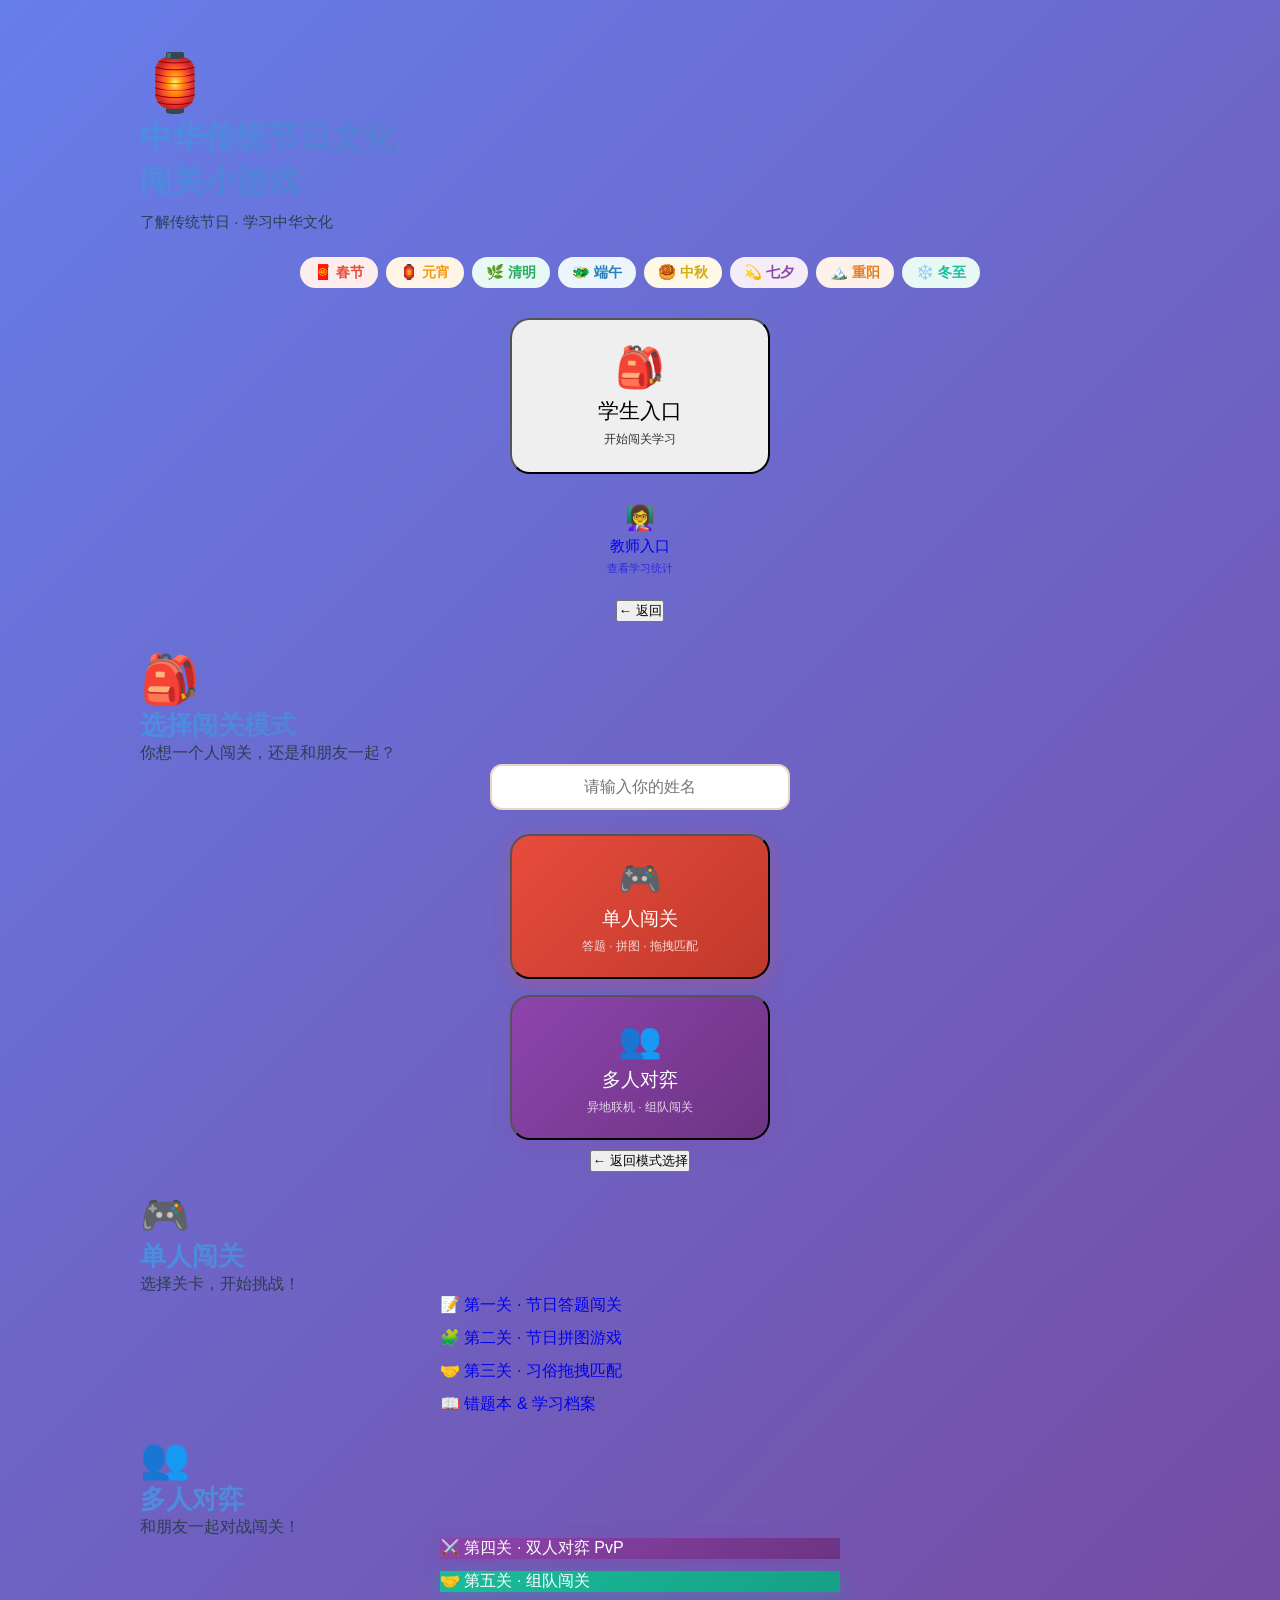
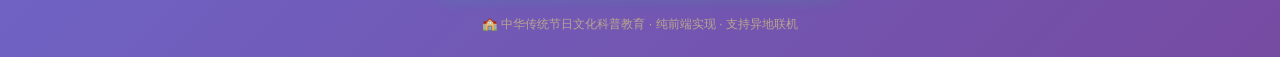
==== commit 88d8038b: "update: index.html" ====
--- a/index.html
+++ b/index.html
@@ -1,547 +1,273 @@
 <!DOCTYPE html>
 <html lang="zh-CN">
 <head>
-    <meta charset="UTF-8">
-    <meta name="viewport" content="width=device-width, initial-scale=1.0">
-    <title>智慧门禁守卫闯关游戏 - 九年级信息科技</title>
-    <link rel="stylesheet" href="style.css">
+  <meta charset="UTF-8">
+  <meta name="viewport" content="width=device-width, initial-scale=1.0">
+  <title>中华传统节日文化闯关小游戏</title>
+  <link rel="stylesheet" href="style.css">
+  <script src="utils.js"></script>
 </head>
 <body>
-    <!-- 开始界面 -->
-    <div id="start-screen" class="screen active">
-        <div class="container">
-            <div class="logo-section">
-                <div class="icon-container">
-                    <div class="shield-icon">🛡️</div>
-                    <div class="face-scan-animation">
-                        <div class="scan-line"></div>
-                        <div class="scan-corner top-left"></div>
-                        <div class="scan-corner top-right"></div>
-                        <div class="scan-corner bottom-left"></div>
-                        <div class="scan-corner bottom-right"></div>
-                    </div>
-                </div>
-                <h1 class="game-title">智慧门禁守卫闯关游戏</h1>
-                <p class="subtitle">人脸识别 · 我为校园增智慧</p>
-            </div>
-
-            <div class="info-card">
-                <h3>📚 课程信息</h3>
-                <p><strong>适配课程：</strong>九年级苏科版信息科技</p>
-                <p><strong>课题：</strong>《人脸识别 —— 我为校园增智慧》</p>
-                <p><strong>教学环节：</strong>在线虚拟仿真实验</p>
-            </div>
-
-            <div class="mission-card">
-                <h3>🎯 你的任务</h3>
-                <p>你是校园<span class="highlight">AI门禁守卫员</span>，负责调试全新的人脸识别门禁系统。</p>
-                <p>完成三大核心任务：<strong>数据采集 → 模型训练 → 识别测试</strong></p>
-            </div>
-
-            <div class="levels-preview">
-                <div class="level-preview">
-                    <div class="level-num">01</div>
-                    <h4>数据采集筛选</h4>
-                    <p>筛选优质人脸样本</p>
-                </div>
-                <div class="level-arrow">→</div>
-                <div class="level-preview">
-                    <div class="level-num">02</div>
-                    <h4>模型训练调试</h4>
-                    <p>训练AI识别模型</p>
-                </div>
-                <div class="level-arrow">→</div>
-                <div class="level-preview">
-                    <div class="level-num">03</div>
-                    <h4>门禁实战识别</h4>
-                    <p>检验门禁系统效果</p>
-                </div>
-            </div>
-
-            <button id="start-btn" class="primary-btn pulse-animation" onclick="startGame()">
-                🚀 开始挑战
-            </button>
-
-            <div class="knowledge-tip">
-                <span class="tip-icon">💡</span>
-                <span>知识点预告：高质量、多样本是AI精准识别的基础</span>
-            </div>
-        </div>
-    </div>
-
-    <!-- 关卡选择界面 -->
-    <div id="level-select-screen" class="screen level-select-page">
-        <!-- 顶部导航栏 -->
-        <header class="select-header">
-            <button class="back-btn" onclick="showScreen('start-screen')">← 返回首页</button>
-            <h2 class="page-title">🎮 选择关卡</h2>
-            <div class="progress-mini">
-                <span>进度：</span>
-                <span id="mini-progress-text">0/3</span>
-            </div>
-        </header>
-
-        <!-- 主内容区域 - 左右分栏布局 -->
-        <div class="select-main-content">
-            <!-- 左侧：关卡卡片区域 -->
-            <div class="levels-area">
-                <h3 class="section-title">📋 任务列表</h3>
-                
-                <div class="level-cards-horizontal">
-                    <div class="level-card-modern" id="level1-card" onclick="selectLevel(1)">
-                        <div class="card-visual level1-bg">
-                            <div class="card-icon">📷</div>
-                            <div class="card-number">01</div>
-                            <div class="card-lock" id="level1-lock"></div>
-                        </div>
-                        <div class="card-info">
-                            <h4>人脸数据采集</h4>
-                            <p>筛选优质人脸样本</p>
-                            <div class="card-meta">
-                                <span class="meta-item">⏱️ 5分钟</span>
-                                <span class="meta-item">🎯 12-15张</span>
-                            </div>
-                        </div>
-                        <div class="card-status-bar" id="level1-status-bar"></div>
-                    </div>
-
-                    <div class="connector-arrow">
-                        <div class="arrow-line"></div>
-                        <div class="arrow-head">▶</div>
-                    </div>
-
-                    <div class="level-card-modern locked" id="level2-card" onclick="selectLevel(2)">
-                        <div class="card-visual level2-bg">
-                            <div class="card-icon">🤖</div>
-                            <div class="card-number">02</div>
-                            <div class="card-lock" id="level2-lock">🔒</div>
-                        </div>
-                        <div class="card-info">
-                            <h4>AI模型训练</h4>
-                            <p>训练人脸识别模型</p>
-                            <div class="card-meta">
-                                <span class="meta-item">⏱️ 8分钟</span>
-                                <span class="meta-item">🎯 ≥90%</span>
-                            </div>
-                        </div>
-                        <div class="card-status-bar" id="level2-status-bar"></div>
-                    </div>
-
-                    <div class="connector-arrow">
-                        <div class="arrow-line"></div>
-                        <div class="arrow-head">▶</div>
-                    </div>
-
-                    <div class="level-card-modern locked" id="level3-card" onclick="selectLevel(3)">
-                        <div class="card-visual level3-bg">
-                            <div class="card-icon">🚪</div>
-                            <div class="card-number">03</div>
-                            <div class="card-lock" id="level3-lock">🔒</div>
-                        </div>
-                        <div class="card-info">
-                            <h4>门禁实战识别</h4>
-                            <p>测试门禁系统效果</p>
-                            <div class="card-meta">
-                                <span class="meta-item">⏱️ 10分钟</span>
-                                <span class="meta-item">🎯 ≥90%</span>
-                            </div>
-                        </div>
-                        <div class="card-status-bar" id="level3-status-bar"></div>
-                    </div>
-                </div>
-            </div>
-
-            <!-- 右侧：进度和说明区域 -->
-            <div class="sidebar-area">
-                <!-- 总体进度面板 -->
-                <div class="progress-panel">
-                    <h3 class="panel-title">📊 学习进度</h3>
-                    <div class="circular-progress">
-                        <svg viewBox="0 0 100 100">
-                            <circle cx="50" cy="50" r="45" fill="none" stroke="#e0e0e0" stroke-width="8"/>
-                            <circle cx="50" cy="50" r="45" fill="none" stroke="url(#gradient)" stroke-width="8"
-                                    stroke-dasharray="283" stroke-dashoffset="283" 
-                                    id="progress-circle"
-                                    transform="rotate(-90 50 50)"
-                                    style="transition: stroke-dashoffset 0.5s ease;"/>
-                            <defs>
-                                <linearGradient id="gradient" x1="0%" y1="0%" x2="100%" y2="0%">
-                                    <stop offset="0%" style="stop-color:#4A90E2"/>
-                                    <stop offset="100%" style="stop-color:#764ba2"/>
-                                </linearGradient>
-                            </defs>
-                        </svg>
-                        <div class="progress-text-center">
-                            <span class="progress-percent" id="progress-percent">0%</span>
-                            <span class="progress-label">完成</span>
-                        </div>
-                    </div>
-                    <div class="level-checklist" id="level-checklist">
-                        <div class="check-item" data-level="1">
-                            <span class="check-box">○</span>
-                            <span class="check-text">数据采集关</span>
-                            <span class="check-status pending">待完成</span>
-                        </div>
-                        <div class="check-item" data-level="2">
-                            <span class="check-box">○</span>
-                            <span class="check-text">模型训练关</span>
-                            <span class="check-status pending">待解锁</span>
-                        </div>
-                        <div class="check-item" data-level="3">
-                            <span class="check-box">○</span>
-                            <span class="check-text">门禁实战关</span>
-                            <span class="check-status pending">待解锁</span>
-                        </div>
-                    </div>
-                </div>
-
-                <!-- 知识要点面板 -->
-                <div class="knowledge-panel">
-                    <h3 class="panel-title">💡 本节知识要点</h3>
-                    <ul class="knowledge-list">
-                        <li><strong>采集：</strong>高质量、多样本是AI精准识别的基础</li>
-                        <li><strong>训练：</strong>数据越多、训练越充分，模型越稳定</li>
-                        <li><strong>比对：</strong>人脸识别存在误差，需规范管理</li>
-                    </ul>
-                </div>
-
-                <!-- 快捷操作 -->
-                <div class="quick-actions">
-                    <button class="action-btn primary-action" id="btn-start-level">
-                        ▶ 开始选中的关卡
-                    </button>
-                    <button class="action-btn secondary-action" onclick="showScreen('start-screen')">
-                        🏠 回到主页
-                    </button>
-                </div>
-            </div>
-        </div>
-    </div>
-
-    <!-- 关卡一：人脸数据采集筛选 -->
-    <div id="level1-screen" class="screen">
-        <div class="game-container">
-            <header class="game-header">
-                <button class="back-btn" onclick="showScreen('level-select-screen')">← 返回</button>
-                <h2>第一关：人脸数据采集筛选</h2>
-                <div class="timer">⏱️ <span id="level1-timer">00:00</span></div>
-            </header>
-
-            <div class="instruction-panel">
-                <div class="instruction-icon">📋</div>
-                <div class="instruction-content">
-                    <h3>任务说明</h3>
-                    <p>从下方20张照片中<strong>勾选合格的人脸样本</strong>。合格标准：清晰正面照、光线正常、无遮挡。</p>
-                    <p class="warning">注意：模糊、逆光、遮挡口罩、侧脸过偏、光线过暗的照片不能使用！</p>
-                </div>
-            </div>
-
-            <div class="stats-panel">
-                <div class="stat-item">
-                    <span class="stat-label">已选数量</span>
-                    <span class="stat-value" id="selected-count">0</span>
-                    <span class="stat-unit">/ 12-15张</span>
-                </div>
-                <div class="stat-item">
-                    <span class="stat-label">噪声数据</span>
-                    <span class="stat-value error" id="noise-count">0</span>
-                    <span class="stat-unit">张</span>
-                </div>
-                <div class="stat-item">
-                    <span class="stat-label">剩余照片</span>
-                    <span class="stat-value" id="remaining-count">20</span>
-                    <span class="stat-unit">张</span>
-                </div>
-            </div>
-
-            <div class="photo-grid" id="photo-grid">
-                <!-- 照片将通过JS动态生成 -->
-            </div>
-
-            <div class="action-panel">
-                <button class="secondary-btn" onclick="resetLevel1()">🔄 重置选择</button>
-                <button class="primary-btn" id="submit-level1" onclick="submitLevel1()">✅ 提交筛选结果</button>
-            </div>
-        </div>
-
-        <!-- 弹窗提示 -->
-        <div id="level1-modal" class="modal hidden">
-            <div class="modal-content">
-                <div class="modal-icon" id="modal-icon"></div>
-                <h3 id="modal-title"></h3>
-                <p id="modal-message"></p>
-                <div class="modal-knowledge" id="modal-knowledge"></div>
-                <div class="modal-actions level1-actions">
-                    <button class="secondary-btn" onclick="closeModalAndRetryLevel1()">🔄 重新挑战</button>
-                    <button class="primary-btn" id="level1-next-btn" onclick="goToLevel2FromLevel1()">进入第二关 →</button>
-                </div>
-            </div>
-        </div>
-    </div>
-
-    <!-- 关卡二：AI模型训练调试 -->
-    <div id="level2-screen" class="screen">
-        <div class="game-container">
-            <header class="game-header">
-                <button class="back-btn" onclick="showScreen('level-select-screen')">← 返回</button>
-                <h2>第二关：AI模型训练调试</h2>
-                <div class="timer">⏱️ <span id="level2-timer">00:00</span></div>
-            </header>
-
-            <div class="instruction-panel">
-                <div class="instruction-icon">⚙️</div>
-                <div class="instruction-content">
-                    <h3>任务说明</h3>
-                    <p>设置<strong>训练参数</strong>，启动AI模型训练。观察数据量、迭代次数对模型准确率的影响。</p>
-                    <p class="tip">提示：数据越多、训练越充分，AI模型越稳定！</p>
-                </div>
-            </div>
-
-            <div class="training-layout">
-                <div class="params-panel">
-                    <h3>📊 训练参数设置</h3>
-                    
-                    <div class="param-group">
-                        <label for="sample-count">
-                            训练样本数量
-                            <span class="param-hint" data-tooltip="样本数量直接影响模型的泛化能力">❓</span>
-                        </label>
-                        <div class="param-control">
-                            <input type="range" id="sample-count" min="50" max="500" value="200" step="50"
-                                   oninput="updateParamDisplay('sample-count', 'sample-display')">
-                            <span class="param-value" id="sample-display">200</span> 张
-                        </div>
-                        <div class="param-options">
-                            <button class="option-btn" onclick="setSamplePreset(100, '偷懒模式')">😴 偷懒模式 (100张)</button>
-                            <button class="option-btn active" onclick="setSamplePreset(200, '标准模式')">✅ 标准模式 (200张)</button>
-                            <button class="option-btn" onclick="setSamplePreset(400, '充足模式')">💪 充足模式 (400张)</button>
-                        </div>
-                    </div>
-
-                    <div class="param-group">
-                        <label for="epoch-count">
-                            训练迭代次数
-                            <span class="param-hint" data-tooltip="迭代次数越多，模型学习越充分">❓</span>
-                        </label>
-                        <div class="param-control">
-                            <input type="range" id="epoch-count" min="10" max="100" value="50" step="10"
-                                   oninput="updateParamDisplay('epoch-count', 'epoch-display')">
-                            <span class="param-value" id="epoch-display">50</span> 次
-                        </div>
-                        <div class="param-options">
-                            <button class="option-btn" onclick="setEpochPreset(20, '快速训练')">⚡ 快速训练 (20次)</button>
-                            <button class="option-btn active" onclick="setEpochPreset(50, '标准训练')">✅ 标准训练 (50次)</button>
-                            <button class="option-btn" onclick="setEpochPreset(80, '深度训练')">🎯 深度训练 (80次)</button>
-                        </div>
-                    </div>
-
-                    <div class="param-info">
-                        <div class="info-row">
-                            <span>预估训练时间：</span>
-                            <span id="estimated-time">约15秒</span>
-                        </div>
-                        <div class="info-row">
-                            <span>预期准确率范围：</span>
-                            <span id="expected-accuracy">75% - 90%</span>
-                        </div>
-                    </div>
-                </div>
-
-                <div class="training-panel">
-                    <h3>🖥️ 训练监控面板</h3>
-                    
-                    <div class="training-status" id="training-status">
-                        <div class="status-indicator idle"></div>
-                        <span>等待开始训练...</span>
-                    </div>
-
-                    <div class="progress-section">
-                        <div class="progress-header">
-                            <span>训练进度</span>
-                            <span id="training-progress-text">0%</span>
-                        </div>
-                        <div class="progress-bar-container large">
-                            <div class="progress-bar training" id="training-progress" style="width: 0%"></div>
-                        </div>
-                    </div>
-
-                    <div class="metrics-grid">
-                        <div class="metric-card">
-                            <h4>模型准确率</h4>
-                            <div class="metric-value" id="accuracy-value">--%</div>
-                            <div class="metric-chart" id="accuracy-chart"></div>
-                        </div>
-                        <div class="metric-card">
-                            <h4>Loss 损失值</h4>
-                            <div class="metric-value" id="loss-value">--</div>
-                            <div class="metric-chart" id="loss-chart"></div>
-                        </div>
-                    </div>
-
-                    <div class="training-log" id="training-log">
-                        <div class="log-entry">[系统] 准备就绪，请设置参数后点击开始训练</div>
-                    </div>
-
-                    <button class="primary-btn btn-large" id="start-training-btn" onclick="startTraining()">
-                        🚀 开始训练
-                    </button>
-                </div>
-            </div>
-        </div>
-
-        <!-- 训练完成弹窗 -->
-        <div id="training-complete-modal" class="modal hidden">
-            <div class="modal-content training-result">
-                <div class="result-rank" id="training-rank"></div>
-                <h3 id="training-result-title">训练完成！</h3>
-                <div class="result-metrics">
-                    <div class="result-metric">
-                        <span class="result-label">最终准确率</span>
-                        <span class="result-value" id="final-accuracy">--%</span>
-                    </div>
-                    <div class="result-metric">
-                        <span class="result-label">最终Loss</span>
-                        <span class="result-value" id="final-loss">--</span>
-                    </div>
-                    <div class="result-metric">
-                        <span class="result-label">训练评价</span>
-                        <span class="result-value" id="training-evaluation">--</span>
-                    </div>
-                </div>
-                <div class="modal-knowledge" id="training-knowledge"></div>
-                <div class="modal-actions">
-                    <button class="secondary-btn" onclick="retryTraining()">🔄 重新训练</button>
-                    <button class="primary-btn" onclick="goToLevel3()">进入下一关 →</button>
-                </div>
-            </div>
-        </div>
-    </div>
-
-    <!-- 关卡三：智慧门禁实战识别 -->
-    <div id="level3-screen" class="screen">
-        <div class="game-container full-screen">
-            <header class="game-header">
-                <button class="back-btn" onclick="showScreen('level-select-screen')">← 返回</button>
-                <h2>第三关：智慧门禁实战识别</h2>
-                <div class="score-display">得分: <span id="level3-score">100</span></div>
-            </header>
-
-            <div class="door-access-layout">
-                <!-- 门禁区域 -->
-                <div class="door-area">
-                    <div class="door-frame">
-                        <div class="door-gate" id="door-gate">
-                            <div class="gate-bars">
-                                <div class="gate-bar"></div>
-                                <div class="gate-bar"></div>
-                                <div class="gate-bar"></div>
-                            </div>
-                        </div>
-                        <div class="door-scanner" id="door-scanner">
-                            <div class="scanner-light" id="scanner-light"></div>
-                            <div class="scanner-display" id="scanner-display">
-                                <span class="scanner-text" id="scanner-text">等待识别</span>
-                            </div>
-                        </div>
-                        <div class="servo-motor" id="servo-motor">
-                            <div class="servo-arm" id="servo-arm"></div>
-                        </div>
-                    </div>
-                    
-                    <div class="person-area" id="person-area">
-                        <div class="person-avatar" id="person-avatar"></div>
-                        <div class="person-info" id="person-info">
-                            <div class="person-name" id="person-name">--</div>
-                            <div class="person-role" id="person-role">--</div>
-                        </div>
-                    </div>
-                </div>
-
-                <!-- 控制面板区域 -->
-                <div class="control-panel-area">
-                    <div class="round-counter">
-                        <span>第 <span id="round-number">1</span> / 10 轮</span>
-                    </div>
-
-                    <div class="recognition-result" id="recognition-result">
-                        <div class="result-header">
-                            <h3>AI识别结果</h3>
-                            <div class="confidence-display">
-                                置信度: <span id="confidence-value">--</span>
-                            </div>
-                        </div>
-                        <div class="result-detail" id="result-detail">
-                            <div class="match-status" id="match-status">
-                                <span class="status-icon" id="match-icon">?</span>
-                                <span class="status-text" id="match-text">等待中...</span>
-                            </div>
-                            <div class="action-required">
-                                <p>判断AI识别是否正确？</p>
-                                <div class="action-buttons">
-                                    <button class="btn-correct" id="btn-correct" onclick="judgeResult(true)" disabled>
-                                        ✅ 识别正确
-                                    </button>
-                                    <button class="btn-wrong" id="btn-wrong" onclick="judgeResult(false)" disabled>
-                                        ❌ 识别错误
-                                    </button>
-                                </div>
-                            </div>
-                        </div>
-                    </div>
-
-                    <div class="history-log" id="history-log">
-                        <h4>识别记录</h4>
-                        <div class="log-entries" id="log-entries"></div>
-                    </div>
-
-                    <button class="primary-btn btn-large" id="next-person-btn" onclick="nextPerson()" style="display:none;">
-                        下一位 →
-                    </button>
-                </div>
-            </div>
-        </div>
-
-        <!-- 最终结果弹窗 -->
-        <div id="final-result-modal" class="modal hidden">
-            <div class="modal-content final-result">
-                <div class="trophy-animation" id="trophy-animation"></div>
-                <h3 id="final-title">挑战完成！</h3>
-                <div class="final-stats">
-                    <div class="final-stat">
-                        <span class="final-stat-label">总正确率</span>
-                        <span class="final-stat-value" id="final-correct-rate">--%</span>
-                    </div>
-                    <div class="final-stat">
-                        <span class="final-stat-label">正确次数</span>
-                        <span class="final-stat-value" id="final-correct-count">--/10</span>
-                    </div>
-                    <div class="final-stat">
-                        <span class="final-stat-label">获得称号</span>
-                        <span class="final-stat-value" id="final-rank">--</span>
-                    </div>
-                </div>
-                <div class="ethics-warning" id="ethics-warning">
-                    <h4>⚠️ AI伦理思考</h4>
-                    <p id="ethics-message"></p>
-                </div>
-                <div class="modal-knowledge final-knowledge">
-                    <p><strong>知识总结：</strong>通过三个关卡，你完整体验了人脸识别的<strong>「采集—训练—比对」</strong>全流程！这就是人工智能在智慧校园中的典型应用场景。</p>
-                </div>
-                <button class="primary-btn" onclick="restartGame()">🔄 再玩一次</button>
-            </div>
-        </div>
-    </div>
-
-    <!-- 全局知识弹窗 -->
-    <div id="global-knowledge-modal" class="modal hidden">
-        <div class="modal-content knowledge-popup">
-            <div class="knowledge-icon">📚</div>
-            <h3>知识点讲解</h3>
-            <div id="global-knowledge-content"></div>
-            <button class="primary-btn" onclick="closeModal('global-knowledge-modal')">我知道了</button>
-        </div>
-    </div>
-
-    <script src="game.js"></script>
+  <div class="festival-decoration"></div>
+
+  <main class="container">
+
+    <!-- ========== 第一屏：入口选择 ========== -->
+    <div id="step1" class="animate-fade-in">
+      <div class="text-center" style="margin-top: 50px;">
+        <div style="font-size:3.5rem;">🏮</div>
+        <h1 class="page-title" style="font-size:2rem;">中华传统节日文化<br>闯关小游戏</h1>
+        <p style="color:var(--color-text-light);margin-top:8px;font-size:0.95rem;">了解传统节日 · 学习中华文化</p>
+      </div>
+
+      <!-- 节日标签（动画） -->
+      <div class="festival-row" style="display:flex;flex-wrap:wrap;justify-content:center;gap:8px;margin:24px 0;perspective:600px;">
+        <span class="festival-tag tag-0" data-text="🧧 春节" style="background:#FDEDEC;color:#E74C3C;"></span>
+        <span class="festival-tag tag-1" data-text="🏮 元宵" style="background:#FEF5E7;color:#F39C12;"></span>
+        <span class="festival-tag tag-2" data-text="🌿 清明" style="background:#E8F8F5;color:#27AE60;"></span>
+        <span class="festival-tag tag-3" data-text="🐲 端午" style="background:#EBF5FB;color:#2980B9;"></span>
+        <span class="festival-tag tag-4" data-text="🥮 中秋" style="background:#FEF9E7;color:#D4AC0D;"></span>
+        <span class="festival-tag tag-5" data-text="💫 七夕" style="background:#F4ECF7;color:#8E44AD;"></span>
+        <span class="festival-tag tag-6" data-text="🏔️ 重阳" style="background:#FDF2E9;color:#E67E22;"></span>
+        <span class="festival-tag tag-7" data-text="❄️ 冬至" style="background:#E8F8F5;color:#1ABC9C;"></span>
+      </div>
+
+      <div style="display:flex;flex-direction:column;align-items:center;gap:16px;margin-top:30px;">
+        <!-- 学生入口 - 大按钮 -->
+        <button class="btn btn-primary" onclick="goStep2()"
+          style="width:260px;padding:24px;font-size:1.3rem;border-radius:20px;
+                 flex-direction:column;display:flex;align-items:center;gap:6px;">
+          <span style="font-size:2.5rem;">🎒</span>
+          <span>学生入口</span>
+          <span style="font-size:0.75rem;opacity:0.8;">开始闯关学习</span>
+        </button>
+
+        <!-- 教师入口 - 小按钮 -->
+        <a href="teacher.html" class="btn btn-ghost"
+          style="width:200px;padding:14px;font-size:0.95rem;border-radius:14px;
+                 flex-direction:column;display:flex;align-items:center;gap:4px;text-decoration:none;">
+          <span style="font-size:1.5rem;">👩‍🏫</span>
+          <span>教师入口</span>
+          <span style="font-size:0.7rem;opacity:0.6;">查看学习统计</span>
+        </a>
+      </div>
+    </div>
+
+    <!-- ========== 第二屏：模式选择 ========== -->
+    <div id="step2" class="hidden animate-fade-in">
+      <div style="text-align:center;margin-top:10px;">
+        <button class="nav-back" onclick="goStep1()" style="margin-bottom:10px;">← 返回</button>
+      </div>
+
+      <div class="text-center" style="margin-top:20px;">
+        <div style="font-size:3rem;">🎒</div>
+        <h2 class="page-title">选择闯关模式</h2>
+        <p class="page-subtitle">你想一个人闯关，还是和朋友一起？</p>
+      </div>
+
+      <!-- 名字输入 -->
+      <div style="max-width:300px;margin:0 auto 24px;">
+        <input type="text" id="studentNameInput" placeholder="请输入你的姓名" maxlength="10"
+          style="width:100%;padding:12px;border:2px solid #E8D5C4;border-radius:12px;
+                 font-size:1rem;font-family:inherit;text-align:center;outline:none;">
+        <p id="nameWarn" style="text-align:center;color:#E74C3C;font-size:0.8rem;margin-top:4px;display:none;">
+          请先输入名字
+        </p>
+      </div>
+
+      <div style="display:flex;flex-direction:column;align-items:center;gap:16px;">
+        <!-- 单人闯关 -->
+        <button class="btn" onclick="goStep3('single')"
+          style="width:260px;padding:22px;border-radius:20px;flex-direction:column;display:flex;
+                 align-items:center;gap:6px;background:linear-gradient(135deg,#E74C3C,#C0392B);
+                 color:#FFF;font-size:1.2rem;box-shadow:0 4px 18px rgba(231,76,60,0.3);">
+          <span style="font-size:2.2rem;">🎮</span>
+          <span>单人闯关</span>
+          <span style="font-size:0.75rem;opacity:0.8;">答题 · 拼图 · 拖拽匹配</span>
+        </button>
+
+        <!-- 多人对弈 -->
+        <button class="btn" onclick="goStep3('multi')"
+          style="width:260px;padding:22px;border-radius:20px;flex-direction:column;display:flex;
+                 align-items:center;gap:6px;background:linear-gradient(135deg,#8E44AD,#6C3483);
+                 color:#FFF;font-size:1.2rem;box-shadow:0 4px 18px rgba(142,68,173,0.3);">
+          <span style="font-size:2.2rem;">👥</span>
+          <span>多人对弈</span>
+          <span style="font-size:0.75rem;opacity:0.8;">异地联机 · 组队闯关</span>
+        </button>
+      </div>
+    </div>
+
+    <!-- ========== 第三屏：关卡列表 ========== -->
+    <div id="step3" class="hidden animate-fade-in">
+      <div style="text-align:center;margin-top:10px;">
+        <button class="nav-back" onclick="goStep2()">← 返回模式选择</button>
+      </div>
+
+      <!-- 单人关卡 -->
+      <div id="singleLevels" class="hidden">
+        <div class="text-center" style="margin-top:20px;">
+          <div style="font-size:2.5rem;">🎮</div>
+          <h2 class="page-title">单人闯关</h2>
+          <p class="page-subtitle">选择关卡，开始挑战！</p>
+        </div>
+        <div style="display:flex;flex-direction:column;gap:12px;max-width:400px;margin:0 auto;">
+          <a href="game1.html" class="btn btn-primary btn-lg" style="text-decoration:none;">
+            📝 第一关 · 节日答题闯关
+          </a>
+          <a href="game2.html" class="btn btn-secondary btn-lg" style="text-decoration:none;">
+            🧩 第二关 · 节日拼图游戏
+          </a>
+          <a href="game3.html" class="btn btn-success btn-lg" style="text-decoration:none;">
+            🤝 第三关 · 习俗拖拽匹配
+          </a>
+          <a href="record.html" class="btn btn-outline btn-lg" style="text-decoration:none;">
+            📖 错题本 & 学习档案
+          </a>
+        </div>
+      </div>
+
+      <!-- 多人关卡 -->
+      <div id="multiLevels" class="hidden">
+        <div class="text-center" style="margin-top:20px;">
+          <div style="font-size:2.5rem;">👥</div>
+          <h2 class="page-title">多人对弈</h2>
+          <p class="page-subtitle">和朋友一起对战闯关！</p>
+        </div>
+        <div style="display:flex;flex-direction:column;gap:12px;max-width:400px;margin:0 auto;">
+          <a href="game4.html" class="btn btn-lg" style="text-decoration:none;
+             background:linear-gradient(135deg,#8E44AD,#6C3483);color:#FFF;
+             box-shadow:0 4px 18px rgba(142,68,173,0.3);">
+            ⚔️ 第四关 · 双人对弈 PvP
+          </a>
+          <a href="game5.html" class="btn btn-lg" style="text-decoration:none;
+             background:linear-gradient(135deg,#1ABC9C,#16A085);color:#FFF;
+             box-shadow:0 4px 18px rgba(26,188,156,0.3);">
+            🤝 第五关 · 组队闯关
+          </a>
+        </div>
+      </div>
+    </div>
+
+    <!-- 底部 -->
+    <div style="text-align:center;padding:24px;color:#BAA58F;font-size:0.78rem;">
+      <p>🏫 中华传统节日文化科普教育 · 纯前端实现 · 支持异地联机</p>
+    </div>
+  </main>
+
+  <style>
+    /* ===== 节日标签动画 ===== */
+    .festival-tag {
+      display: inline-flex; align-items: center; gap: 4px;
+      padding: 6px 14px; border-radius: 20px; font-size: 0.9rem; font-weight: 600;
+      cursor: pointer; user-select: none;
+      opacity: 0;
+      transform: translateY(30px) scale(0.8);
+      animation: tagPopIn 0.5s ease forwards;
+      transition: all 0.3s ease;
+    }
+    .festival-tag::after { content: attr(data-text); }
+
+    .tag-0 { animation-delay: 0.05s; }
+    .tag-1 { animation-delay: 0.12s; }
+    .tag-2 { animation-delay: 0.19s; }
+    .tag-3 { animation-delay: 0.26s; }
+    .tag-4 { animation-delay: 0.33s; }
+    .tag-5 { animation-delay: 0.40s; }
+    .tag-6 { animation-delay: 0.47s; }
+    .tag-7 { animation-delay: 0.54s; }
+
+    @keyframes tagPopIn {
+      0%   { opacity:0; transform:translateY(30px) scale(0.8) rotate(-5deg); }
+      60%  { opacity:1; transform:translateY(-3px) scale(1.08) rotate(2deg); }
+      80%  { transform:translateY(1px) scale(0.97) rotate(-1deg); }
+      100% { opacity:1; transform:translateY(0) scale(1) rotate(0); }
+    }
+    @keyframes tagFloat {
+      0%,100% { transform:translateY(0) rotate(0); }
+      25%     { transform:translateY(-6px) rotate(1deg); }
+      75%     { transform:translateY(4px) rotate(-1deg); }
+    }
+    .festival-tag:hover {
+      transform:translateY(-4px) scale(1.15) !important;
+      box-shadow:0 6px 20px rgba(0,0,0,0.15);
+      z-index:10;
+    }
+    .festival-row .festival-tag.anim-done {
+      animation: none;
+      opacity:1;
+      transform:translateY(0) scale(1);
+    }
+  </style>
+
+  <script>
+    // ===== 页面路由 =====
+    const step1 = document.getElementById('step1');
+    const step2 = document.getElementById('step2');
+    const step3 = document.getElementById('step3');
+    const singleLevels = document.getElementById('singleLevels');
+    const multiLevels = document.getElementById('multiLevels');
+    const nameInput = document.getElementById('studentNameInput');
+    const nameWarn = document.getElementById('nameWarn');
+
+    const saved = getStudentName();
+    if (saved) nameInput.value = saved;
+
+    function goStep2() {
+      step1.classList.add('hidden'); step2.classList.remove('hidden'); step3.classList.add('hidden');
+      step2.classList.remove('animate-fade-in'); void step2.offsetWidth; step2.classList.add('animate-fade-in');
+    }
+    function goStep1() {
+      step1.classList.remove('hidden'); step2.classList.add('hidden'); step3.classList.add('hidden');
+      step1.classList.remove('animate-fade-in'); void step1.offsetWidth; step1.classList.add('animate-fade-in');
+    }
+    function goStep3(mode) {
+      const name = nameInput.value.trim();
+      if (!name) { nameWarn.style.display='block'; nameInput.style.borderColor='#E74C3C'; nameInput.focus(); return; }
+      nameWarn.style.display='none'; nameInput.style.borderColor='#E8D5C4'; setStudentName(name);
+      step2.classList.add('hidden'); step3.classList.remove('hidden');
+      step3.classList.remove('animate-fade-in'); void step3.offsetWidth; step3.classList.add('animate-fade-in');
+      if (mode==='single') { singleLevels.classList.remove('hidden'); multiLevels.classList.add('hidden'); }
+      else { singleLevels.classList.add('hidden'); multiLevels.classList.remove('hidden'); }
+    }
+    nameInput.addEventListener('keydown', function(e) { if (e.key==='Enter') goStep3('single'); });
+    nameInput.addEventListener('input', function() { nameWarn.style.display='none'; nameInput.style.borderColor='#E8D5C4'; });
+
+    // ===== 节日标签连续动画 =====
+    (function animateTags() {
+      var tags = document.querySelectorAll('.festival-tag');
+      var floats = [
+        { amp:6,  dur:2.8, delay:0   },
+        { amp:5,  dur:3.2, delay:0.4 },
+        { amp:7,  dur:2.5, delay:0.8 },
+        { amp:4,  dur:3.0, delay:1.2 },
+        { amp:6,  dur:2.6, delay:1.6 },
+        { amp:5,  dur:3.4, delay:2.0 },
+        { amp:7,  dur:2.9, delay:2.4 },
+        { amp:4,  dur:3.1, delay:2.8 },
+      ];
+
+      // 入场动画完成后开启浮动
+      setTimeout(function() {
+        tags.forEach(function(tag, i) {
+          tag.classList.add('anim-done');
+          var f = floats[i] || floats[0];
+          tag.style.animation = 'tagFloat ' + f.dur + 's ease-in-out ' + f.delay + 's infinite';
+        });
+
+        // 周期性随机弹跳
+        setInterval(function() {
+          var idx = Math.floor(Math.random() * tags.length);
+          var tag = tags[idx];
+          tag.style.transform = 'translateY(-12px) scale(1.1)';
+          tag.style.boxShadow = '0 8px 25px rgba(0,0,0,0.2)';
+          setTimeout(function() {
+            tag.style.transform = '';
+            tag.style.boxShadow = '';
+          }, 400);
+        }, 3000);
+      }, 700);
+    })();
+  </script>
 </body>
 </html>
